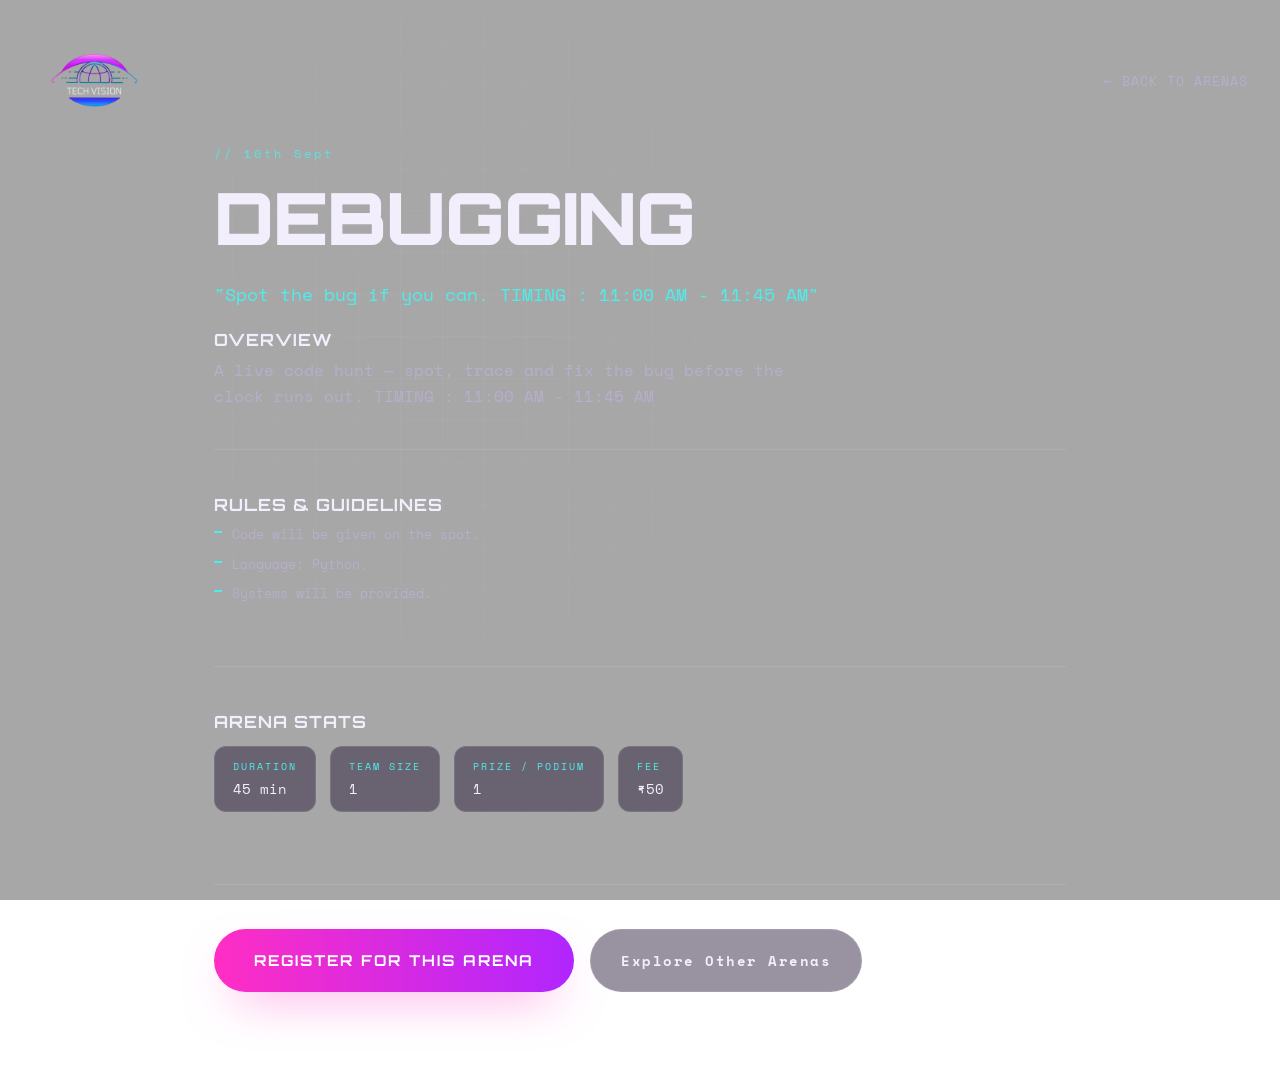
==== event-detail.html @ 612b062f "Added website files" ====
<!DOCTYPE html>
<html lang="en">
<head>
  <meta charset="UTF-8">
  <meta name="viewport" content="width=device-width, initial-scale=1.0">
  <title>Event Details — TECH VISION 2026-27</title>
  <link rel="stylesheet" href="style.css">
</head>
<body class="register-body">

  <!-- ================= PERMANENT VIDEO BACKGROUND ================= -->
  <video autoplay loop muted playsinline class="bg-video-loop">
    <source src="images/cyberpunk-bg.mp4" type="video/mp4">
  </video>

  <nav id="site-nav" class="scrolled">
    <div class="nav-inner">
      <a href="index.html" class="nav-logo" style="display: flex; align-items: center;">
  <img src="images/Orange & White Attitude WhatsApp DP Profile Picture (2) (1).png" alt="Tech Vision Logo" style="height: 125px; width: auto; object-fit: contain;">
</a>
      <div class="nav-links">
        <a href="index.html#events">&larr; Back to Arenas</a>
      </div>
    </div>
  </nav>

  <main class="register-main">
    <div class="bg-circuit"></div>

    <div id="event-detail-content" class="reveal in-view">
      <span class="eyebrow" id="det-day">// DAY X</span>
      <h1 class="section-title" id="det-title">LOADING...</h1>
      <p class="lede" id="det-tagline" style="color: var(--cyan); margin-bottom: 20px;"></p>
      
      <div class="form-block">
        <h3 class="form-block-title">Overview</h3>
        <p class="lede" id="det-desc" style="font-size: 1rem;"></p>
      </div>

      <div class="form-block">
        <h3 class="form-block-title">Rules &amp; Guidelines</h3>
        <ul class="ev-rules" id="det-rules" style="display: flex; flex-direction: column; gap: 10px; margin-top: 10px;"></ul>
      </div>

      <div class="form-block">
        <h3 class="form-block-title">Arena Stats</h3>
        <div class="meta-row" style="margin-top: 14px;">
          <div class="meta-chip"><span class="meta-label">Duration</span><span class="meta-value" id="det-duration">—</span></div>
          <div class="meta-chip"><span class="meta-label">Team Size</span><span class="meta-value" id="det-team">—</span></div>
          <div class="meta-chip"><span class="meta-label">Prize / Podium</span><span class="meta-value" id="det-podium">—</span></div>
          <div class="meta-chip"><span class="meta-label">Fee</span><span class="meta-value" id="det-fee">₹0</span></div>
        </div>
      </div>

      <div style="margin-top: 40px; display: flex; gap: 16px; flex-wrap: wrap;">
        <a href="register.html" id="det-register-btn" class="btn-register-big">
          <span>REGISTER FOR THIS ARENA</span>
        </a>
        <a href="index.html#events" class="btn-secondary" style="border-radius: 999px; padding: 20px 30px;">Explore Other Arenas</a>
      </div>
    </div>
  </main>

  <script src="events-data.js"></script>
  <script>
    document.addEventListener('DOMContentLoaded', () => {
      const params = new URLSearchParams(window.location.search);
      const eventKey = params.get('event');
      const events = window.TV_EVENTS || [];
      const ev = events.find(e => e.key === eventKey) || events[0];

      if (ev) {
        document.title = `${ev.title} — TECH VISION 2026-27`;
        document.getElementById('det-day').textContent = `// ${ev.day}`;
        document.getElementById('det-title').textContent = ev.title;
        document.getElementById('det-tagline').textContent = `"${ev.tagline}"`;
        document.getElementById('det-desc').textContent = ev.desc;
        
        const rulesEl = document.getElementById('det-rules');
        rulesEl.innerHTML = ev.rules.map(r => `<li>${r}</li>`).join('');

        document.getElementById('det-duration').textContent = ev.stats.duration;
        document.getElementById('det-team').textContent = ev.stats.team;
        document.getElementById('det-podium').textContent = ev.stats.podium;
        document.getElementById('det-fee').textContent = `\u20B9${ev.fee}`;
        document.getElementById('det-register-btn').href = `register.html?event=${encodeURIComponent(ev.title)}`;
      }
    });
  </script>
</body>
</html>
---- style.css ----
@import url('https://fonts.googleapis.com/css2?family=Orbitron:wght@900&family=Outfit:wght@500;700;800&family=Space+Mono:wght@400;700&display=swap');

* {
  margin: 0;
  padding: 0;
  box-sizing: border-box;
}

body {
  background-color: #050505;
  overflow: hidden;
  height: 100vh;
  width: 100vw;
  font-family: 'Space Mono', monospace;
}

/* =========================================
   1. CLICK OVERLAY & LOADING BAR
========================================= */
#click-overlay {
  position: fixed;
  top: 0; left: 0; width: 100vw; height: 100vh;
  z-index: 999;
  display: flex; justify-content: center; align-items: flex-end;
  padding-bottom: 50px;
  cursor: crosshair;
  background-color: #ffffff;
  transition: opacity 0.2s ease;
}

.bottom-bar-load {
  position: absolute;
  bottom: 20px;
  width: 90%;
  display: flex;
  justify-content: space-between;
  font-size: 11px;
  color: #333;
  font-weight: bold;
  border-top: 1px solid #ddd;
  padding-top: 10px;
}

.pulse-text {
  color: #000;
  font-size: 14px;
  font-weight: bold;
  letter-spacing: 4px;
  animation: pulseOpacity 1.5s infinite;
  margin-bottom: 20px;
}

@keyframes pulseOpacity {
  0%, 100% { opacity: 1; }
  50% { opacity: 0.3; }
}

/* =========================================
   2. INTRO WRAPPER & DIAGONAL WIPE
========================================= */
#intro-wrapper {
  position: fixed; top: 0; left: 0; width: 100vw; height: 100vh;
  background-color: #ffffff;
  z-index: 100;
  overflow: hidden;
  transition: clip-path 1.2s cubic-bezier(0.77, 0, 0.175, 1);
  clip-path: polygon(0 0, 100% 0, 100% 100%, 0 100%);
}

#intro-wrapper.diagonal-active {
  clip-path: polygon(0 0, 100% 0, 100% 0%, 0 100%);
}

.anim-container {
  position: absolute; top: 0; left: 0; width: 100vw; height: 100vh;
  display: flex; justify-content: center; align-items: center;
}

/* =========================================
   3. ENHANCED CLASSIC SINGLE VECTOR ANIMATION
========================================= */
.vector-group {
  position: absolute;
  width: 20vw; height: 20vw;
  display: flex; justify-content: center; align-items: center;
  opacity: 0;
}

.vector-ring {
  position: absolute;
  border: 4px solid #000;
  border-radius: 50%;
}

.ring-1 { width: 100%; height: 100%; border-style: dashed; }
.ring-2 { width: 150%; height: 150%; border-top: 4px solid transparent; }
.pattern-core { width: 60%; height: 60%; }

.play-anim .vector-group {
  animation: vectorExplosion 2.0s cubic-bezier(0.7, 0, 0.3, 1) forwards;
}

.play-anim .ring-1 { animation: spinRight 2s linear infinite; }
.play-anim .ring-2 { animation: spinLeft 1.5s linear infinite; }
.play-anim .pattern-core { animation: spinRight 3s cubic-bezier(0.7, 0, 0.3, 1) forwards; }

@keyframes vectorExplosion {
  0% { transform: scale(0.1); opacity: 1; }
  70% { transform: scale(1.5); opacity: 1; }
  100% { transform: scale(35); opacity: 0; }
}

@keyframes spinRight { 100% { transform: rotate(360deg); } }
@keyframes spinLeft { 100% { transform: rotate(-360deg); } }

/* =========================================
   4. TEXT GROUP & ENHANCED SYNCHRONIZATION
========================================= */
.text-group {
  position: absolute;
  top: 50%;
  left: 51.5%;
  transform: translate(-50%, -50%);
  display: flex;
  flex-direction: column;
  align-items: center;
  z-index: 10;
}

.big-text {
  font-family: 'Orbitron', sans-serif;
  font-size: 11vw;
  font-weight: 900;
  color: #000;
  letter-spacing: -2px;
  position: relative;
  opacity: 0;
  transform: scale(0.8);
  white-space: nowrap;
}

.year-subtext {
  font-family: 'Space Mono', monospace;
  font-size: 2vw;
  font-weight: 700;
  color: #333;
  letter-spacing: 8px;
  margin-top: 10px;
  opacity: 0;
  transform: translateY(10px);
}

.play-anim .big-text {
  animation: textSlam 0.8s 1.8s cubic-bezier(0.16, 1, 0.3, 1) forwards;
}

.play-anim .year-subtext {
  animation: yearFadeIn 0.8s 2.1s cubic-bezier(0.16, 1, 0.3, 1) forwards;
}

/* Chromatic Aberration */
.glitch-effect::before, .glitch-effect::after {
  content: attr(data-text);
  position: absolute;
  top: 0; left: 0; width: 100%; height: 100%;
  opacity: 0;
}

.glitch-effect::before { color: #0ff; z-index: -1; transform: translate(-10px, 5px); }
.glitch-effect::after { color: #f0f; z-index: -2; transform: translate(10px, -5px); }

.play-anim .glitch-effect::before,
.play-anim .glitch-effect::after {
  animation: glitchLines 0.8s 1.8s ease-out forwards;
}

@keyframes textSlam {
  0% { transform: scale(0.6); opacity: 0; filter: blur(10px); }
  40% { transform: scale(1.1); opacity: 1; filter: blur(0px); letter-spacing: 6px; }
  100% { transform: scale(1); opacity: 1; letter-spacing: -2px; }
}

@keyframes yearFadeIn {
  0% { opacity: 0; transform: translateY(15px); filter: blur(5px); }
  100% { opacity: 1; transform: translateY(0); filter: blur(0); }
}

@keyframes glitchLines {
  0%, 10% { opacity: 1; clip-path: inset(10% 0 80% 0); transform: translate(-10px, 5px); }
  25% { clip-path: inset(80% 0 5% 0); transform: translate(10px, -5px); }
  40%, 100% { opacity: 0; transform: translate(0, 0); }
}

/* =========================================
   5. UNCHANGED END ANIMATION: Diagonal Slash
========================================= */
#diagonal-wipe {
  position: absolute;
  top: 0; left: -100%;
  width: 200%; height: 100%;
  background: linear-gradient(135deg, transparent 48%, #b026ff 50%, transparent 52%);
  z-index: 25;
  pointer-events: none;
  opacity: 0;
}

.show-diagonal #diagonal-wipe {
  animation: slashEffect 0.4s ease-in-out forwards;
}

@keyframes slashEffect {
  0% { left: -100%; opacity: 1; }
  100% { left: 100%; opacity: 1; }
}

/* =========================================================
   MAIN SITE STYLES
========================================================= */
:root {
  --bg: #060308;
  --bg-alt: #0c0614;
  --violet: #7b2ff7;
  --magenta: #ff2ec4;
  --cyan: #4deeea;
  --purple: #b026ff;
  --ink: #f3eefc;
  --ink-dim: #b7aecb;
  --line: rgba(243, 238, 252, 0.12);
  --glass: rgba(30, 16, 48, 0.45);
}

/* =========================================
   PREMIUM GLASS HERO SECTION (MINIMAL)
========================================= */
.hero-section {
  position: relative;
  min-height: 100vh;
  display: flex;
  align-items: center;
  justify-content: center;
  padding: 140px 24px 80px;
  text-align: center;
  overflow: hidden;
}

.hero-glass-card {
  background: linear-gradient(135deg, rgba(30, 16, 48, 0.65), rgba(12, 6, 20, 0.45));
  backdrop-filter: blur(24px);
  -webkit-backdrop-filter: blur(24px);
  border: 1px solid rgba(255, 46, 196, 0.25);
  border-radius: 32px;
  padding: clamp(36px, 5vw, 60px);
  max-width: 680px;
  width: 100%;
  margin: 0 auto;
  position: relative;
  z-index: 2;
  box-shadow: 
    0 40px 80px rgba(0, 0, 0, 0.6),
    inset 0 1px 0 rgba(255, 255, 255, 0.1),
    0 0 40px rgba(176, 38, 255, 0.15);
}

.hero-glass-card::before {
  content: '';
  position: absolute;
  inset: -50%;
  background: radial-gradient(circle at 50% 15%, rgba(255, 46, 196, 0.15), transparent 60%);
  pointer-events: none;
  z-index: -1;
}

/* New font style for Hero Title & Text */
.hero-title, .hero-glass-card .lede, .hero-actions {
  font-family: 'Outfit', sans-serif;
}

.hero-title {
  font-weight: 800;
  font-size: clamp(2.4rem, 6vw, 4.2rem);
  line-height: 1.1;
  text-transform: uppercase;
  margin-bottom: 14px;
  letter-spacing: -0.5px;
}

.hero-glass-card .lede {
  margin: 0 auto 30px;
  font-size: clamp(0.95rem, 1.4vw, 1.1rem);
  color: var(--ink-dim);
  line-height: 1.5;
  max-width: 520px;
}

.hero-actions {
  display: flex;
  justify-content: center;
  gap: 14px;
  flex-wrap: wrap;
}

/* =========================================
   FOOTER FONT UPDATE
========================================= */
#contact, .footer-bottom {
  font-family: 'Outfit', sans-serif;
}

.footer-committee h4, .footer-contact h4 {
  font-family: 'Outfit', sans-serif;
  letter-spacing: 1.5px;
}

.btn-secondary {
  display: inline-flex;
  align-items: center;
  justify-content: center;
  text-decoration: none;
  background: var(--glass);
  border: 1px solid var(--line);
  color: var(--ink);
  font-family: 'Space Mono', monospace;
  font-weight: 700;
  letter-spacing: 1.5px;
  padding: 18px 32px;
  border-radius: 999px;
  font-size: 14px;
  transition: border-color .3s ease, background .3s ease;
}

.btn-secondary:hover {
  border-color: var(--cyan);
  color: var(--cyan);
}

/* =========================================
   GLASSMORPHISM ABOUT SECTION
========================================= */
.about-section {
  min-height: auto;
  padding: 100px 32px;
  display: flex;
  flex-direction: column;
  justify-content: center;
}

.about-glass-card {
  background: var(--glass);
  backdrop-filter: blur(16px);
  -webkit-backdrop-filter: blur(16px);
  border: 1px solid var(--line);
  border-radius: 28px;
  padding: clamp(30px, 5vw, 60px);
  position: relative;
  overflow: hidden;
  box-shadow: 0 30px 60px rgba(0, 0, 0, 0.4);
}

.about-glass-card::before {
  content: '';
  position: absolute;
  inset: -50%;
  background: radial-gradient(circle at 30% 20%, rgba(78, 238, 234, 0.08), transparent 60%);
  pointer-events: none;
}

#main-content { position: relative; background: var(--bg); color: var(--ink); overflow-x: hidden; }
body { overflow: visible; height: auto; width: auto; }

.grad-text {
  background: linear-gradient(90deg, var(--magenta), var(--purple) 55%, var(--cyan));
  -webkit-background-clip: text; background-clip: text; color: transparent;
}

.eyebrow {
  display: inline-block; font-family: 'Space Mono', monospace; font-size: 12px;
  letter-spacing: 3px; color: var(--cyan); margin-bottom: 18px; opacity: .85;
}

.section-title {
  font-family: 'Orbitron', sans-serif; font-weight: 900;
  font-size: clamp(2.4rem, 6vw, 4.5rem); line-height: 1.05; letter-spacing: -1px;
  margin-bottom: 24px; text-transform: uppercase;
}

.lede { font-size: clamp(1rem, 1.6vw, 1.15rem); color: var(--ink-dim); max-width: 620px; line-height: 1.6; }

/* ---------- reveal on scroll ---------- */
.reveal { opacity: 0; transform: translateY(60px); transition: opacity .9s cubic-bezier(.16,1,.3,1), transform .9s cubic-bezier(.16,1,.3,1); }
.reveal.in-view { opacity: 1; transform: translateY(0); }

/* ---------- progress bar ---------- */
#progress-bar {
  position: fixed; top: 0; left: 0; height: 3px; width: 0%;
  background: linear-gradient(90deg, var(--cyan), var(--magenta), var(--purple));
  z-index: 90; transition: width .1s linear;
}

/* ---------- nav ---------- */
#site-nav {
  position: fixed; top: 0; left: 0; width: 100%; z-index: 90;
  background: rgba(6, 3, 8, 0); backdrop-filter: blur(0px);
  transition: background .4s ease, backdrop-filter .4s ease, box-shadow .4s ease, transform .4s ease;
  transform: translateY(0);
}
#site-nav.scrolled { background: rgba(6, 3, 8, 0.72); backdrop-filter: blur(14px); box-shadow: 0 1px 0 var(--line); }
#site-nav.nav-hidden { transform: translateY(-100%); }
.nav-inner {
  max-width: 1280px; margin: 0 auto; padding: 18px 32px;
  display: flex; align-items: center; justify-content: space-between;
}
.nav-logo {
  font-family: 'Orbitron', sans-serif; font-weight: 900; font-size: 18px;
  letter-spacing: 2px; color: var(--ink); text-decoration: none;
}
.nav-logo span { color: var(--magenta); }
.nav-links { display: flex; align-items: center; gap: 32px; }
.nav-links a {
  color: var(--ink-dim); text-decoration: none; font-family: 'Space Mono', monospace;
  font-size: 13px; letter-spacing: 1px; text-transform: uppercase; position: relative;
  transition: color .3s ease;
}
.nav-links a:hover, .nav-links a.active { color: var(--cyan); }
.nav-links a.active::after {
  content: ''; position: absolute; left: 0; bottom: -6px; width: 100%; height: 1px; background: var(--cyan);
}
.nav-register {
  background: linear-gradient(90deg, var(--magenta), var(--purple));
  color: #fff !important; padding: 10px 20px; border-radius: 999px; font-weight: 700;
}
#nav-toggle { display: none; flex-direction: column; gap: 5px; background: none; border: none; cursor: pointer; padding: 8px; }
#nav-toggle span { width: 22px; height: 2px; background: var(--ink); display: block; }

/* ---------- generic section spacing ---------- */
.section { position: relative; padding: 140px 32px; }
.section-inner { max-width: 900px; margin: 0 auto; position: relative; z-index: 2; }

/* ---------- about ---------- */
.about-section { min-height: 100vh; display: flex; flex-direction: column; justify-content: center; }
.bg-circuit {
  position: absolute; inset: 0; opacity: .35; pointer-events: none;
  background-image:
    linear-gradient(var(--line) 1px, transparent 1px),
    linear-gradient(90deg, var(--line) 1px, transparent 1px);
  background-size: 42px 42px;
  mask-image: radial-gradient(ellipse at 30% 30%, black 0%, transparent 70%);
}
.meta-row { display: flex; flex-wrap: wrap; gap: 14px; margin: 32px 0; }
.meta-chip {
  border: 1px solid var(--line); border-radius: 12px; padding: 12px 18px;
  background: var(--glass); display: flex; flex-direction: column; gap: 4px;
}
.meta-label { font-size: 10px; letter-spacing: 2px; color: var(--cyan); text-transform: uppercase; }
.meta-value { font-family: 'Space Mono', monospace; font-size: 14px; }
.quote-line {
  font-family: 'Orbitron', sans-serif; font-size: clamp(1.1rem, 2vw, 1.5rem);
  color: var(--ink); border-left: 3px solid var(--magenta); padding-left: 18px; margin-top: 20px;
}
.scroll-cue {
  position: absolute; bottom: 40px; left: 32px; display: flex; align-items: center; gap: 10px;
  font-family: 'Space Mono', monospace; font-size: 11px; letter-spacing: 2px; color: var(--ink-dim);
}
.scroll-cue span {
  width: 1px; height: 32px; background: linear-gradient(var(--cyan), transparent);
  animation: scrollCue 1.8s infinite ease-in-out;
}
@keyframes scrollCue { 0%,100% { opacity: .2; } 50% { opacity: 1; } }
@keyframes floatParticle {
  0%, 100% { transform: translate(0, 0); opacity: .5; }
  50% { transform: translate(12px, -22px); opacity: 1; }
}
@keyframes iconFloat {
  0%, 100% { transform: translateY(0) rotateY(0deg); }
  50% { transform: translateY(-16px) rotateY(10deg); }
}
@keyframes raysSpin { from { transform: rotate(0deg); } to { transform: rotate(360deg); } }
@keyframes spinSlow { from { transform: rotate(0deg); } to { transform: rotate(360deg); } }
@keyframes floorScroll { from { background-position: 0 0, 0 0; } to { background-position: 0 64px, 64px 0; } }
@keyframes scanMove {
  0% { top: 8%; opacity: 0; }
  12% { opacity: .8; }
  50% { top: 90%; opacity: .8; }
  62% { opacity: 0; }
  100% { top: 8%; opacity: 0; }
}
@keyframes windowBlink {
  0%, 100% { opacity: .9; }
  45% { opacity: .9; }
  50% { opacity: .1; }
  55% { opacity: .9; }
}
@keyframes glitchShiftR {
  0%, 100% { transform: translate(0, 0); opacity: .45; }
  8% { transform: translate(-5px, 1px); opacity: .65; }
  17% { transform: translate(4px, -2px); opacity: .2; }
  33% { transform: translate(-2px, 0); opacity: .5; }
  58% { transform: translate(0, 0); opacity: .4; }
  74% { transform: translate(5px, 2px); opacity: .6; }
  88% { transform: translate(-3px, -1px); opacity: .3; }
}
@keyframes glitchShiftC {
  0%, 100% { transform: translate(0, 0); opacity: .4; }
  13% { transform: translate(5px, -1px); opacity: .6; }
  27% { transform: translate(-4px, 2px); opacity: .25; }
  46% { transform: translate(2px, 0); opacity: .5; }
  63% { transform: translate(0, 0); opacity: .35; }
  81% { transform: translate(-5px, -2px); opacity: .6; }
  95% { transform: translate(3px, 1px); opacity: .3; }
}

/* ---------- events section : cinematic pinned scroll ---------- */
.events-section { position: relative; padding: 100px 0 0; }
.events-intro { max-width: 900px; margin: 0 auto 60px; padding: 0 32px; position: relative; z-index: 2; }

.events-pin-wrap { position: relative; }
.events-sticky {
  position: absolute; top: 0; left: 0; width: 100%; height: 100vh; overflow: hidden;
  display: flex; align-items: flex-end;
  background: var(--bg);
  z-index: 5;
}

/* ---- layered 3D background ---- */
.events-bg { position: absolute; inset: 0; perspective: 1200px; transform-style: preserve-3d; pointer-events: none; }
.bg-item {
  position: absolute; inset: 0; opacity: 0; will-change: opacity, transform; pointer-events: none;
  display: flex; align-items: center; justify-content: center;
  transform-style: preserve-3d;
}
.bg-item .bg-gradient {
  position: absolute; inset: -10%;
  background:
    radial-gradient(circle at 24% 30%, color-mix(in srgb, var(--accent) 40%, transparent), transparent 55%),
    radial-gradient(circle at 78% 74%, color-mix(in srgb, var(--accent) 22%, transparent), transparent 60%),
    linear-gradient(160deg, #120a1e 0%, #060308 75%);
}
.bg-item .bg-grid {
  position: absolute; inset: 0; opacity: .28;
  background-image: linear-gradient(var(--line) 1px, transparent 1px), linear-gradient(90deg, var(--line) 1px, transparent 1px);
  background-size: 46px 46px;
  mask-image: radial-gradient(ellipse at 50% 45%, black 10%, transparent 72%);
}
.bg-item .bg-icon {
  position: relative; width: min(62vw, 640px); height: min(62vw, 640px); color: var(--accent);
  filter: drop-shadow(0 0 60px color-mix(in srgb, var(--accent) 55%, transparent));
  opacity: .9;
  animation: iconFloat 6s ease-in-out infinite;
}
.bg-item .bg-icon svg { width: 100%; height: 100%; overflow: visible; }
.bg-item .bg-poster {
  position: relative; z-index: 2;
  width: min(29vw, 330px); aspect-ratio: 3 / 4.2;
  border-radius: 14px; overflow: hidden;
  border: 1px solid color-mix(in srgb, var(--accent) 55%, var(--line));
  box-shadow:
    0 0 0 1px color-mix(in srgb, var(--accent) 30%, transparent),
    0 40px 90px -30px color-mix(in srgb, var(--accent) 60%, transparent),
    0 0 70px -8px color-mix(in srgb, var(--accent) 45%, transparent);
  animation: iconFloat 6s ease-in-out infinite;
}
.bg-item .bg-poster img {
  position: absolute; inset: 0; width: 100%; height: 100%;
  object-fit: cover; object-position: center 28%;
  filter: saturate(1.1) contrast(1.05);
}
.bg-item .bg-poster::before {
  content: ''; position: absolute; inset: 0; z-index: 2; pointer-events: none;
  background: linear-gradient(180deg, transparent 52%, rgba(6,3,8,.68) 100%);
}
.bg-item .bg-poster::after {
  content: ''; position: absolute; inset: 0; z-index: 3; pointer-events: none; border-radius: inherit;
  box-shadow: inset 0 0 46px color-mix(in srgb, var(--accent) 28%, transparent);
}
.bg-item .bg-poster-tag {
  position: absolute; left: 14px; bottom: 14px; z-index: 4;
  font-family: 'Space Mono', monospace; font-size: 10px; letter-spacing: 2px; color: var(--ink);
  text-transform: uppercase; opacity: .85;
}
.bg-item .bg-rays {
  position: absolute; inset: -20%; opacity: .45; mix-blend-mode: screen;
  background: conic-gradient(from 0deg at 50% 50%, transparent 0deg, color-mix(in srgb, var(--accent) 18%, transparent) 8deg, transparent 16deg, transparent 40deg, color-mix(in srgb, var(--accent) 14%, transparent) 48deg, transparent 56deg);
  animation: raysSpin 50s linear infinite;
}
.bg-item .bg-rings { position: absolute; width: min(74vw, 760px); height: min(74vw, 760px); }
.bg-ring {
  position: absolute; inset: 0; border-radius: 50%;
  border: 1px solid color-mix(in srgb, var(--accent) 45%, transparent);
}
.bg-ring.r1 { animation: spinSlow 20s linear infinite; }
.bg-ring.r2 { inset: 9%; border-style: dashed; opacity: .6; animation: spinSlow 26s linear infinite reverse; }
.bg-ring.r3 { inset: 18%; opacity: .4; animation: spinSlow 34s linear infinite; }
.bg-floor {
  position: absolute; left: -30%; right: -30%; bottom: -6%; height: 55%;
  background-image: linear-gradient(color-mix(in srgb, var(--accent) 70%, transparent) 1px, transparent 1px),
                     linear-gradient(90deg, color-mix(in srgb, var(--accent) 70%, transparent) 1px, transparent 1px);
  background-size: 64px 64px;
  opacity: .22;
  transform: perspective(600px) rotateX(68deg);
  transform-origin: bottom center;
  mask-image: linear-gradient(to top, black 0%, transparent 88%);
  -webkit-mask-image: linear-gradient(to top, black 0%, transparent 88%);
  animation: floorScroll 5s linear infinite;
}
.bg-scanline {
  position: absolute; left: 4%; right: 4%; height: 2px; top: 10%;
  background: linear-gradient(90deg, transparent, var(--accent), transparent);
  opacity: 0; filter: blur(.4px);
  box-shadow: 0 0 18px 2px color-mix(in srgb, var(--accent) 60%, transparent);
  animation: scanMove 4.5s ease-in-out infinite;
}
.bg-item .bg-particles { position: absolute; inset: 0; }
.bg-item .bg-particles span {
  position: absolute; width: 3px; height: 3px; border-radius: 50%; background: var(--accent);
  box-shadow: 0 0 10px 2px color-mix(in srgb, var(--accent) 80%, transparent);
  opacity: .8;
}

/* ---- comic-glitch multiverse city skyline ---- */
.bg-item .bg-city {
  position: absolute; left: -8%; right: -8%; bottom: 6%; height: 42%; color: var(--accent);
  filter: drop-shadow(0 0 24px color-mix(in srgb, var(--accent) 35%, transparent));
}
.bg-item .bg-city svg { width: 100%; height: 100%; display: block; }
.bg-item .bg-city.layer-far { bottom: 10%; height: 34%; opacity: .5; filter: blur(.5px) brightness(.8); }
.bg-item .bg-city.layer-near { opacity: .92; }
.bg-item .bg-city .win { opacity: .9; }
.bg-item .bg-city.glitch-r {
  color: #ff2b6d; mix-blend-mode: screen; opacity: .5;
  animation: glitchShiftR 3.6s steps(1) infinite;
}
.bg-item .bg-city.glitch-c {
  color: #2be7ff; mix-blend-mode: screen; opacity: .5;
  animation: glitchShiftC 4.2s steps(1) infinite;
}
.bg-item .bg-halftone {
  position: absolute; inset: 0; pointer-events: none;
  background-image: radial-gradient(color-mix(in srgb, var(--accent) 70%, black) 1px, transparent 1.3px);
  background-size: 5px 5px;
  opacity: .07; mix-blend-mode: overlay;
}
.bg-hud {
  position: absolute; top: 90px; left: 32px; z-index: 2;
  display: flex; flex-direction: column; gap: 6px;
  font-family: 'Space Mono', monospace; font-size: 10px; letter-spacing: 1.5px;
  color: color-mix(in srgb, var(--accent) 75%, var(--ink-dim)); text-transform: uppercase;
  opacity: .65;
}
.bg-hud span::before { content: '// '; opacity: .6; }

.events-noise {
  position: absolute; inset: 0; pointer-events: none; opacity: .05; mix-blend-mode: overlay;
  background-image: url("data:image/svg+xml,%3Csvg xmlns='http://www.w3.org/2000/svg' width='120' height='120'%3E%3Cfilter id='n'%3E%3CfeTurbulence type='fractalNoise' baseFrequency='0.9' numOctaves='2' stitchTiles='stitch'/%3E%3C/filter%3E%3Crect width='100%25' height='100%25' filter='url(%23n)'/%3E%3C/svg%3E");
}
.events-vignette {
  position: absolute; inset: 0; pointer-events: none;
  background: radial-gradient(ellipse at 50% 50%, transparent 40%, rgba(6,3,8,.85) 100%),
              linear-gradient(0deg, var(--bg) 0%, transparent 30%);
}

/* ---- content overlay ---- */
.events-content { position: relative; z-index: 3; width: 100%; padding: 0 32px 100px; }
.ev-inner { max-width: 650px; margin: 0 auto; }
.ev-top-row { display: flex; align-items: center; gap: 14px; margin-bottom: 14px; }
.ev-index { font-family: 'Space Mono', monospace; font-size: 12px; letter-spacing: 3px; color: var(--accent, var(--cyan)); }
.ev-day {
  font-family: 'Space Mono', monospace; font-size: 11px; letter-spacing: 1.5px; color: var(--bg);
  background: var(--accent, var(--cyan)); padding: 5px 14px; border-radius: 999px; font-weight: 700;
}
.ev-title {
  font-family: 'Orbitron', sans-serif; font-weight: 900; font-size: clamp(2rem, 5vw, 3.6rem);
  text-transform: uppercase; letter-spacing: -0.5px; margin-bottom: 8px; color: var(--ink); line-height: 1.02;
}
.ev-desc-single {
  font-family: 'Outfit', sans-serif;
  font-size: 0.95rem;
  color: var(--ink-dim);
  line-height: 1.4;
  margin-bottom: 16px;
  white-space: nowrap;
  overflow: hidden;
  text-overflow: ellipsis;
  max-width: 100%;
}
.ev-rules { list-style: none; padding: 0; margin: 0 0 22px; display: flex; flex-wrap: wrap; gap: 8px 20px; max-width: 720px; }
.ev-rules li { padding-left: 18px; position: relative; font-size: 13px; color: var(--ink-dim); line-height: 1.5; }
.ev-rules li::before { content: ''; position: absolute; left: 0; top: 6px; width: 8px; height: 2px; background: var(--accent, var(--cyan)); }

.ev-bottom-row {
  display: flex;
  align-items: center;
  justify-content: space-between;
  gap: 16px;
  flex-wrap: wrap;
  margin-top: 10px;
}
.ev-stats { display: flex; gap: 22px; flex-wrap: wrap; }
.ev-stat { display: flex; flex-direction: column; gap: 2px; }
.ev-stat .ev-stat-val { font-family: 'Space Mono', monospace; font-size: 13px; color: var(--ink); }
.ev-stat .ev-stat-key { font-size: 9px; letter-spacing: 1.5px; color: var(--ink-dim); text-transform: uppercase; }
.ev-footer {
  display: flex;
  align-items: center;
  gap: 16px;
  width: 100%;
  justify-content: space-between;
}
.ev-fee { font-family: 'Orbitron', sans-serif; font-size: 1.5rem; color: var(--accent, var(--cyan)); white-space: nowrap; }
.ev-fee small { font-family: 'Space Mono', monospace; font-size: 10px; color: var(--ink-dim); display: block; letter-spacing: 1px; }
.ev-actions-inline {
  display: flex;
  align-items: center;
  gap: 10px;
}
.ev-actions-inline .event-cta,
.ev-actions-inline .btn-detail {
  padding: 10px 18px;
  font-size: 11px;
  letter-spacing: 1px;
  border-radius: 999px;
  display: inline-flex;
  align-items: center;
  justify-content: center;
  text-decoration: none;
  white-space: nowrap;
}
.ev-actions-inline .event-cta {
  background: linear-gradient(90deg, var(--magenta), var(--purple));
  color: #fff;
  border: none;
}
.ev-actions-inline .btn-detail {
  background: var(--glass);
  border: 1px solid var(--line);
  color: var(--ink);
}
.ev-actions-inline .btn-detail:hover {
  border-color: var(--cyan);
  color: var(--cyan);
}
.event-cta {
  border: 1px solid var(--accent, var(--cyan)); color: var(--accent, var(--cyan)); text-decoration: none;
  padding: 12px 24px; border-radius: 999px; font-family: 'Space Mono', monospace; font-size: 12px;
  letter-spacing: 1.5px; transition: background .3s ease, color .3s ease; white-space: nowrap;
}
.event-cta:hover { background: var(--accent, var(--cyan)); color: var(--bg); }

/* =========================================
   EVENT CONTENT BUTTONS & LAYOUT ADJUSTMENTS
========================================= */
.ev-actions {
  display: flex;
  align-items: center;
  gap: 12px;
  flex-wrap: wrap;
  margin-top: 10px;
}

.btn-detail {
  background: var(--glass);
  border: 1px solid var(--line);
  color: var(--ink);
  text-decoration: none;
  padding: 12px 22px;
  border-radius: 999px;
  font-family: 'Space Mono', monospace;
  font-size: 12px;
  letter-spacing: 1.5px;
  transition: border-color .3s ease, color .3s ease, background .3s ease;
  white-space: nowrap;
}

.btn-detail:hover {
  border-color: var(--cyan);
  color: var(--cyan);
  background: rgba(78, 238, 234, 0.05);
}

.ev-fade-item { opacity: 0; transform: translateY(26px); transition: opacity .5s cubic-bezier(.16,1,.3,1), transform .5s cubic-bezier(.16,1,.3,1); }
.ev-fade-item.ev-visible { opacity: 1; transform: translateY(0); }

/* ---- progress rail ---- */
.events-progress {
  position: absolute; right: 28px; top: 50%; transform: translateY(-50%); z-index: 4;
  display: flex; flex-direction: column; gap: 10px;
}
.progress-dot {
  width: 6px; height: 6px; border-radius: 50%; background: var(--line);
  transition: background .3s ease, transform .3s ease, height .3s ease;
}
.progress-dot.active { background: var(--accent, var(--cyan)); height: 22px; border-radius: 4px; }

.events-scrollhint {
  position: absolute; left: 32px; bottom: 28px; z-index: 4;
  display: flex; align-items: center; gap: 10px;
  font-family: 'Space Mono', monospace; font-size: 10px; letter-spacing: 2px; color: var(--ink-dim);
}
.events-scrollhint span {
  width: 1px; height: 26px; background: linear-gradient(var(--cyan), transparent);
  animation: scrollCue 1.8s infinite ease-in-out;
}

/* ---------- schedule ---------- */
.schedule-section { padding: 120px 32px; background: var(--bg-alt); }
.day-cards { max-width: 1000px; margin: 60px auto 0; display: grid; grid-template-columns: 1fr 1fr; gap: 28px; }
.day-card {
  border: 1px solid var(--line); border-radius: 24px; padding: 32px; background: var(--glass);
  position: relative; overflow: hidden;
}
.day-pill {
  display: inline-block; font-family: 'Orbitron', sans-serif; font-weight: 900; font-size: 13px;
  letter-spacing: 3px; padding: 8px 18px; border-radius: 999px; margin-bottom: 22px;
  background: linear-gradient(90deg, var(--magenta), var(--purple)); color: #fff;
}
.day-events { list-style: none; padding: 0; margin: 0 0 26px; display: flex; flex-direction: column; gap: 14px; }
.day-events li {
  font-family: 'Orbitron', sans-serif; font-size: 1rem; letter-spacing: .5px;
  padding-bottom: 12px; border-bottom: 1px solid var(--line); text-transform: uppercase;
}
.day-meta { display: flex; flex-direction: column; gap: 8px; font-family: 'Space Mono', monospace; font-size: 12px; color: var(--ink-dim); }

/* ---------- cta ---------- */
.cta-section { padding: 160px 32px; text-align: center; position: relative; overflow: hidden; }
.cta-section::before {
  content: ''; position: absolute; inset: -20%; background: radial-gradient(circle at 50% 50%, rgba(176,38,255,.25), transparent 60%);
  pointer-events: none;
}
.cta-inner { max-width: 700px; margin: 0 auto; position: relative; z-index: 2; }
.cta-title { text-align: center; }
.cta-inner .lede { margin: 0 auto 40px; }
.btn-register-big {
  display: inline-flex; align-items: center; gap: 12px; text-decoration: none;
  background: linear-gradient(90deg, var(--magenta), var(--purple));
  color: #fff; font-family: 'Orbitron', sans-serif; font-weight: 700; letter-spacing: 2px;
  padding: 20px 40px; border-radius: 999px; font-size: 15px;
  box-shadow: 0 20px 50px -20px rgba(255,46,196,.6);
  transition: transform .3s ease, box-shadow .3s ease;
}
.btn-register-big:hover { transform: translateY(-3px) scale(1.02); box-shadow: 0 25px 60px -18px rgba(176,38,255,.7); }

/* ---------- footer ---------- */
#contact { background: var(--bg-alt); padding: 80px 32px 24px; border-top: 1px solid var(--line); }
.footer-inner {
  max-width: 1100px; margin: 0 auto; display: grid; grid-template-columns: 1.4fr 1fr 1fr; gap: 40px;
  padding-bottom: 50px; border-bottom: 1px solid var(--line);
}
.footer-brand p { color: var(--ink-dim); margin-top: 10px; font-size: 13px; }
.footer-committee h4, .footer-contact h4 {
  font-family: 'Space Mono', monospace; font-size: 12px; letter-spacing: 2px; color: var(--cyan);
  text-transform: uppercase; margin-bottom: 14px;
}
.footer-committee p, .footer-contact p { color: var(--ink-dim); font-size: 13px; margin-bottom: 8px; }
.footer-bottom {
  max-width: 1100px; margin: 24px auto 0; text-align: center; font-family: 'Space Mono', monospace;
  font-size: 12px; color: var(--ink-dim); letter-spacing: 1px;
}

/* ---------- responsive ---------- */
@media (max-width: 900px) {
  .events-content { padding: 0 20px 70px; }
  .ev-title { font-size: clamp(1.6rem, 8vw, 2.4rem); }
  .ev-desc { max-width: 100%; }
  .ev-rules { display: none; }
  .ev-bottom-row { flex-direction: column; align-items: flex-start; gap: 16px; }
  .events-progress { right: 14px; }
  .events-scrollhint { left: 20px; bottom: 18px; }
  .bg-item .bg-icon { width: 78vw; height: 78vw; opacity: .55; }
  .bg-item .bg-poster { width: 58vw; }
  .bg-item .bg-rings { width: 88vw; height: 88vw; }
  .bg-item .bg-floor { opacity: .14; }
  .bg-hud { top: 74px; left: 20px; font-size: 8px; }
  .bg-item .bg-city { height: 30%; }
  .day-cards { grid-template-columns: 1fr; }
  .footer-inner { grid-template-columns: 1fr; gap: 30px; }
  .nav-links {
    position: fixed; top: 62px; left: 0; width: 100%; background: rgba(6,3,8,.97);
    flex-direction: column; align-items: flex-start; padding: 24px 32px; gap: 22px;
    transform: translateY(-120%); transition: transform .4s ease; border-bottom: 1px solid var(--line);
  }
  .nav-links.open { transform: translateY(0); }
  #nav-toggle { display: flex; }
}


/* =========================================================
   REGISTER PAGE
========================================================= */
.register-body { background: var(--bg); color: var(--ink); overflow-x: hidden; height: auto; width: auto; overflow-y: auto; }
.register-main { position: relative; max-width: 900px; margin: 0 auto; padding: 140px 24px 100px; }
.register-hero { text-align: left; margin-bottom: 60px; }
.register-hero .section-title { font-size: clamp(2rem, 5.5vw, 3.4rem); }

.form-block { margin-bottom: 44px; padding-bottom: 40px; border-bottom: 1px solid var(--line); }
.form-block:last-of-type { border-bottom: none; }
.form-block-title {
  font-family: 'Orbitron', sans-serif; font-size: 1.05rem; letter-spacing: 1px;
  margin-bottom: 8px; color: var(--ink); text-transform: uppercase;
}
.form-block-sub { color: var(--ink-dim); font-size: 13px; margin-bottom: 20px; }
.opt-tag { font-family: 'Space Mono', monospace; font-size: 11px; color: var(--ink-dim); text-transform: none; letter-spacing: 0; }

.form-grid { display: grid; grid-template-columns: 1fr 1fr; gap: 20px; }
.field { display: flex; flex-direction: column; gap: 8px; }
.field span { font-family: 'Space Mono', monospace; font-size: 11px; letter-spacing: 1.5px; color: var(--cyan); text-transform: uppercase; }
.field input, .field textarea {
  background: var(--glass); border: 1px solid var(--line); border-radius: 12px; padding: 13px 16px;
  color: var(--ink); font-family: 'Space Mono', monospace; font-size: 14px; outline: none;
  transition: border-color .3s ease, box-shadow .3s ease;
}
.field input:focus, .field textarea:focus { border-color: var(--magenta); box-shadow: 0 0 0 3px rgba(255,46,196,.15); }
.field textarea { resize: vertical; }

.day-select-group { margin-bottom: 28px; }
.day-select-label {
  display: inline-block; font-family: 'Orbitron', sans-serif; font-size: 12px; letter-spacing: 2px;
  padding: 6px 16px; border-radius: 999px; margin-bottom: 16px;
  background: linear-gradient(90deg, var(--magenta), var(--purple)); color: #fff;
}
.event-checks { display: grid; grid-template-columns: 1fr 1fr; gap: 12px; }
.event-check {
  position: relative; display: flex; align-items: center; gap: 12px; cursor: pointer;
  border: 1px solid var(--line); border-radius: 14px; padding: 14px 16px; background: var(--glass);
  transition: border-color .3s ease, background .3s ease;
}
.event-check input { position: absolute; opacity: 0; width: 0; height: 0; }
.check-box {
  width: 20px; height: 20px; border-radius: 6px; border: 1px solid var(--ink-dim); flex-shrink: 0; position: relative;
  transition: border-color .3s ease, background .3s ease;
}
.event-check input:checked ~ .check-box {
  background: linear-gradient(90deg, var(--magenta), var(--purple)); border-color: transparent;
}
.event-check input:checked ~ .check-box::after {
  content: ''; position: absolute; left: 6px; top: 2px; width: 6px; height: 11px;
  border: solid #fff; border-width: 0 2px 2px 0; transform: rotate(45deg);
}
.event-check input:checked ~ .check-info .check-title { color: var(--cyan); }
.event-check:has(input:checked) { border-color: var(--magenta); }
.check-info { display: flex; flex-direction: column; gap: 3px; }
.check-title { font-family: 'Space Mono', monospace; font-size: 13px; }
.check-fee { font-size: 11px; color: var(--ink-dim); }

.total-bar {
  display: flex; align-items: center; justify-content: space-between; gap: 16px;
  border: 1px solid var(--line); border-radius: 16px; padding: 20px 24px; margin-bottom: 28px;
  background: linear-gradient(90deg, rgba(255,46,196,.08), rgba(176,38,255,.08));
}
.total-label { display: block; font-family: 'Orbitron', sans-serif; font-size: 13px; letter-spacing: 1px; }
.total-sub { display: block; font-family: 'Space Mono', monospace; font-size: 11px; color: var(--ink-dim); margin-top: 4px; }
.total-amount { font-family: 'Orbitron', sans-serif; font-size: 2.2rem; color: var(--magenta); }

.submit-btn { width: 100%; justify-content: center; border: none; cursor: pointer; font-size: 15px; }
.form-note { text-align: center; color: var(--ink-dim); font-size: 12px; margin-top: 16px; }

/* ---------- ticket ---------- */
.reg-ticket {
  position: relative; margin-top: 40px; border: 1px solid var(--line); border-radius: 24px;
  padding: 40px; background: var(--glass); overflow: hidden;
}
.reg-ticket.hidden, .register-main .hidden { display: none !important; }
.ticket-glow {
  position: absolute; inset: -30%; background: radial-gradient(circle at 50% 0%, rgba(255,46,196,.25), transparent 60%);
  pointer-events: none;
}
.ticket-title { font-family: 'Orbitron', sans-serif; font-size: clamp(1.4rem, 3vw, 2rem); margin: 10px 0 24px; text-transform: uppercase; }
.ticket-row {
  display: flex; justify-content: space-between; gap: 16px; padding: 14px 0; border-bottom: 1px dashed var(--line);
  font-family: 'Space Mono', monospace; font-size: 13px;
}
.ticket-row span { color: var(--ink-dim); }
.ticket-note { color: var(--ink-dim); font-size: 13px; margin: 20px 0; line-height: 1.6; }
.ticket-actions { display: flex; gap: 14px; flex-wrap: wrap; margin-bottom: 20px; }
.ticket-home { color: var(--cyan); text-decoration: none; font-family: 'Space Mono', monospace; font-size: 13px; }

@media (max-width: 700px) {
  .form-grid, .event-checks { grid-template-columns: 1fr; }
  .register-main { padding-top: 120px; }
}

/* ADD THIS FOR SMOOTHNESS & HARDWARE ACCELERATION */
html {
  scroll-behavior: smooth;
}

.bg-item, .ev-fade-item {
  will-change: transform, opacity;
  transform: translateZ(0);
}

/* ---------- committee marquee ---------- */
.committee-section { 
  padding: 120px 0; 
  background: var(--bg); 
  overflow: hidden; 
  position: relative;
}

.committee-section .section-inner { 
  text-align: center; 
  margin-bottom: 50px; 
}

.committee-scroll-wrap {
  width: 100%;
  overflow: hidden;
  display: flex;
  padding: 20px 0;
  position: relative;
}

/* Gradient fade on the left and right edges for a seamless look */
.committee-scroll-wrap::before, 
.committee-scroll-wrap::after {
  content: ''; 
  position: absolute; 
  top: 0; 
  width: 15%; 
  height: 100%; 
  z-index: 2; 
  pointer-events: none;
}
.committee-scroll-wrap::before { 
  left: 0; 
  background: linear-gradient(90deg, var(--bg) 0%, transparent 100%); 
}
.committee-scroll-wrap::after { 
  right: 0; 
  background: linear-gradient(270deg, var(--bg) 0%, transparent 100%); 
}

/* The animated track */
.committee-track {
  display: flex;
  gap: 30px;
  width: max-content;
  /* Scroll duration is 25s, linear speed, infinite loop */
  animation: marqueeScroll 25s linear infinite; 
}

/* Pause the scrolling when a user hovers over the cards */
.committee-track:hover {
  animation-play-state: paused;
}

@keyframes marqueeScroll {
  0% { transform: translateX(0); }
  /* Shifts exactly half the track width (the first set of 6 cards) to loop perfectly */
  100% { transform: translateX(calc(-50% - 15px)); } 
}

.committee-card {
  background: var(--glass);
  border: 1px solid var(--line);
  border-radius: 20px;
  padding: 30px 40px;
  min-width: 280px;
  display: flex;
  flex-direction: column;
  align-items: center;
  text-align: center;
  transition: border-color 0.3s ease, transform 0.3s ease, box-shadow 0.3s ease;
  box-shadow: 0 10px 30px rgba(0, 0, 0, 0.2);
}

.committee-card:hover { 
  border-color: var(--cyan); 
  transform: translateY(-8px); 
  box-shadow: 0 15px 40px rgba(78, 238, 234, 0.15);
}

.comm-role { 
  font-family: 'Space Mono', monospace; 
  font-size: 11px; 
  color: var(--cyan); 
  letter-spacing: 2px; 
  text-transform: uppercase; 
  margin-bottom: 12px; 
}

.comm-name { 
  font-family: 'Orbitron', sans-serif; 
  font-size: 1.4rem; 
  color: var(--ink); 
  white-space: nowrap; 
}

/* Responsive adjustment for mobile */
@media (max-width: 700px) {
  .committee-card {
    min-width: 240px;
    padding: 24px 30px;
  }
  .comm-name {
    font-size: 1.2rem;
  }
}

/* ================= SECRET ADMIN PANEL ================= */
#admin-overlay {
  position: fixed; top: 0; left: 0; width: 100vw; height: 100vh;
  background: rgba(0, 0, 0, 0.85); backdrop-filter: blur(10px);
  z-index: 9999; display: flex; justify-content: center; align-items: center;
  font-family: 'Space Mono', monospace; padding: 20px;
}
#admin-overlay.hidden { display: none !important; }

.admin-terminal {
  background: var(--glass); border: 2px solid var(--magenta);
  border-radius: 16px; width: 100%; max-width: 500px;
  padding: 24px; box-shadow: 0 0 40px rgba(255, 46, 196, 0.3);
  max-height: 90vh; overflow-y: auto;
}

.admin-header {
  display: flex; justify-content: space-between; align-items: center;
  border-bottom: 1px dashed var(--line); padding-bottom: 16px; margin-bottom: 20px;
}
.admin-header h2 { color: var(--magenta); font-family: 'Orbitron', sans-serif; font-size: 1.2rem; }
#close-admin {
  background: none; border: 1px solid var(--line); color: var(--ink);
  font-family: 'Orbitron', sans-serif; padding: 5px 10px; cursor: pointer; border-radius: 4px;
}
#close-admin:hover { border-color: #ff2b6d; color: #ff2b6d; }

.admin-stats {
  display: flex; justify-content: space-between; align-items: center;
  background: rgba(78, 238, 234, 0.1); border: 1px solid var(--cyan);
  padding: 16px; border-radius: 8px; margin-bottom: 24px;
}
.stat-label { font-size: 10px; color: var(--ink-dim); letter-spacing: 2px; display: block; }
.stat-value { font-size: 2rem; color: var(--cyan); font-family: 'Orbitron', sans-serif; font-weight: bold; }

#qr-result {
  background: rgba(255, 255, 255, 0.05); padding: 16px; border-radius: 8px;
  border-left: 4px solid var(--cyan); margin-top: 16px; font-size: 13px;
}
#qr-result p { margin-bottom: 6px; color: var(--ink-dim); }
#qr-result span { color: var(--ink); font-weight: bold; }

/* --- QR Scanner Mobile Alignment Fixes --- */
#qr-reader {
  width: 100% !important;
  border: none !important;
  border-radius: 8px;
  overflow: hidden;
}

#qr-reader video {
  width: 100% !important;
  height: auto !important;
  object-fit: cover !important;
  border-radius: 8px;
}

#qr-reader__scan_region {
  background: white; /* Fixes black backgrounds on some phones */
}

.hidden { display: none !important; }

/* =========================================
   OPTIMIZED EVENTS GRID 
========================================= */
.events-grid-container {
  display: grid;
  grid-template-columns: repeat(auto-fit, minmax(300px, 1fr));
  gap: 24px;
  margin-top: 40px;
  width: 100%;
}

.event-grid-card {
  background: var(--glass);
  border: 1px solid var(--line);
  border-radius: 20px;
  padding: 24px;
  display: flex;
  flex-direction: column;
  transition: transform 0.3s ease, border-color 0.3s ease, box-shadow 0.3s ease;
  box-shadow: 0 10px 30px rgba(0,0,0,0.2);
}

.event-grid-card:hover {
  transform: translateY(-6px);
  border-color: var(--cyan);
  box-shadow: 0 15px 40px rgba(78, 238, 234, 0.1);
}

.ev-card-header {
  display: flex;
  justify-content: space-between;
  align-items: center;
  margin-bottom: 16px;
}

.ev-card-header .ev-day {
  background: linear-gradient(90deg, var(--magenta), var(--purple));
  color: white;
  padding: 6px 14px;
  border-radius: 999px;
  font-size: 11px;
  font-family: 'Space Mono', monospace;
  font-weight: bold;
  letter-spacing: 1px;
}

.ev-card-header .ev-fee {
  color: var(--cyan);
  font-family: 'Orbitron', sans-serif;
  font-size: 1.2rem;
  font-weight: bold;
}

.ev-stats-grid {
  display: grid;
  grid-template-columns: 1fr 1fr 1fr;
  gap: 10px;
  margin-bottom: 20px;
  margin-top: auto; /* Pushes stats and buttons to the bottom of the card */
}

.ev-stat-box {
  background: rgba(255,255,255,0.03);
  border: 1px solid var(--line);
  border-radius: 8px;
  padding: 10px 4px;
  font-size: 11px;
  font-family: 'Space Mono', monospace;
  color: var(--ink-dim);
  display: flex;
  flex-direction: column;
  align-items: center;
  gap: 6px;
  text-align: center;
}

.ev-card-actions {
  display: flex;
  gap: 10px;
}

.ev-card-actions a {
  flex: 1;
  text-align: center;
  padding: 12px 0;
}

/* =========================================
   STYLIZED MODERN CARDS (GLASSMORPHISM)
========================================= */
.events-grid-container {
  display: flex;
  overflow-x: auto;
  scroll-snap-type: x mandatory;
  gap: 24px;
  padding: 20px 40px 80px 40px;
  width: 100%;
  -ms-overflow-style: none;
  scrollbar-width: none;
}
.events-grid-container::-webkit-scrollbar { display: none; }

/* The Modern Card Base */
.modern-card {
  flex: 0 0 320px;
  scroll-snap-align: center;
  background: rgba(20, 20, 25, 0.6); /* Translucent dark background */
  backdrop-filter: blur(12px); /* Frosted glass effect */
  -webkit-backdrop-filter: blur(12px);
  border: 1px solid rgba(255, 255, 255, 0.08); /* Extremely subtle border */
  border-radius: 24px; /* Modern, soft Apple-style corners */
  overflow: hidden;
  display: flex;
  flex-direction: column;
  position: relative;
  transition: all 0.4s cubic-bezier(0.175, 0.885, 0.32, 1.275); /* Silky smooth hover math */
  box-shadow: 0 10px 30px rgba(0, 0, 0, 0.3);
}

/* Accent Color Strip at the Top */
.modern-card::before {
  content: '';
  position: absolute;
  top: 0; left: 0; right: 0;
  height: 4px;
  background: var(--accent);
  opacity: 0.6;
  transition: opacity 0.3s ease;
  z-index: 5;
}

/* Hover Lift & Glow */
.modern-card:hover {
  transform: translateY(-12px);
  border-color: rgba(255, 255, 255, 0.2);
  box-shadow: 0 20px 40px rgba(0, 0, 0, 0.5), 0 0 20px rgba(255, 255, 255, 0.05);
}
.modern-card:hover::before { opacity: 1; }

/* Image Container */
.mc-image-wrap {
  position: relative;
  width: 100%;
  height: 280px;
  overflow: hidden;
}

.mc-image-wrap img {
  width: 100%;
  height: 100%;
  object-fit: cover;
  transition: transform 0.6s ease;
}

.modern-card:hover .mc-image-wrap img {
  transform: scale(1.08); /* Gentle zoom on hover */
}

/* Gradient fade between image and text */
.mc-image-wrap::after {
  content: '';
  position: absolute;
  bottom: 0; left: 0; right: 0;
  height: 80px;
  background: linear-gradient(to bottom, rgba(20,20,25,0) 0%, rgba(20,20,25,1) 100%);
}

/* Floating Badges */
.mc-badges {
  position: absolute;
  top: 16px;
  left: 16px;
  right: 16px;
  display: flex;
  justify-content: space-between;
  z-index: 2;
}

.mc-day, .mc-fee {
  background: rgba(0, 0, 0, 0.6);
  backdrop-filter: blur(8px);
  padding: 6px 14px;
  border-radius: 20px;
  font-size: 0.75rem;
  font-family: 'Space Mono', monospace;
  color: #fff;
  border: 1px solid rgba(255,255,255,0.1);
}
.mc-fee {
  color: var(--accent);
  font-weight: bold;
}

/* Content Area */
.mc-content {
  padding: 0 24px;
  flex-grow: 1;
  display: flex;
  flex-direction: column;
  position: relative;
  z-index: 2;
}

.mc-title {
  font-family: 'Orbitron', sans-serif;
  font-size: 1.4rem;
  color: #fff;
  margin-top: 10px;
  margin-bottom: 8px;
}

.mc-desc {
  font-family: sans-serif;
  font-size: 0.85rem;
  color: #a0a0a0;
  line-height: 1.5;
  margin-bottom: 20px;
  min-height: 40px;
}

/* Stats Section */
.mc-stats {
  display: flex;
  justify-content: space-between;
  padding-top: 15px;
  border-top: 1px solid rgba(255, 255, 255, 0.05);
  margin-top: auto;
  margin-bottom: 24px;
}

.mc-stat {
  font-family: 'Space Mono', monospace;
  font-size: 0.75rem;
  color: #ccc;
  display: flex;
  flex-direction: column;
  align-items: center;
  gap: 6px;
}
.mc-stat i { font-style: normal; font-size: 1.1rem; }

/* =========================================
   MODERN BUTTONS (Side-by-Side)
========================================= */
.mc-actions {
  padding: 0 24px 24px 24px;
  display: flex;
  gap: 12px; /* Adds a nice gap between the two buttons */
}

/* Base style for both buttons */
.mc-btn-primary, 
.mc-btn-secondary {
  flex: 1; /* Makes them share the width equally 50/50 */
  text-align: center;
  padding: 12px 0;
  border-radius: 12px;
  text-decoration: none;
  font-family: 'Orbitron', sans-serif;
  font-size: 0.85rem;
  letter-spacing: 1px;
  transition: all 0.3s ease;
}

/* Secondary Button: "View Detail" */
.mc-btn-secondary {
  background: transparent;
  color: #a0a0a0;
  border: 1px solid rgba(255, 255, 255, 0.1);
}

.mc-btn-secondary:hover {
  color: #fff;
  border-color: rgba(255, 255, 255, 0.4);
  background: rgba(255, 255, 255, 0.05);
}

/* Primary Button: "Register" (Pinkish-Red) */
.mc-btn-primary {
  background: rgba(255, 43, 109, 0.1); /* Subtle pinkish tint */
  color: #ff2b6d; /* Pinkish-red text */
  border: 1px solid #ff2b6d; /* Pinkish-red border */
}

/* Make the Register button glow solid pinkish-red on hover/mobile tap */
.modern-card:hover .mc-btn-primary,
.modern-card:active .mc-btn-primary,
.modern-card.mobile-glow .mc-btn-primary {
  background: #ff2b6d; /* Bright pinkish-red */
  color: #fff; /* White text when hovered */
  border-color: #ff2b6d;
  box-shadow: 0 0 15px rgba(255, 43, 109, 0.6); /* Soft neon glow */
}
/* =========================================
   PREMIUM MOBILE RESPONSIVENESS
========================================= */
@media (max-width: 768px) {
  /* Reduce container padding so cards actually fit on the screen */
  .events-grid-container {
    padding: 20px 20px 60px 20px;
    gap: 16px; 
  }

  /* The "Peek" Effect: Cards take up 85% of the screen width */
  .modern-card {
    flex: 0 0 82vw; 
    border-radius: 20px; /* Slightly softer corners for smaller screens */
  }

  /* Tighten up the inside spacing so it doesn't look empty */
  .mc-content {
    padding: 0 20px;
  }
  
  .mc-actions {
    padding: 0 20px 20px 20px;
  }

  .mc-title {
    font-size: 1.25rem;
  }

  .mc-desc {
    font-size: 0.8rem;
    margin-bottom: 15px;
    min-height: auto;
  }
  
  /* Make sure the stats fit perfectly in one row */
  .mc-stats {
    margin-bottom: 15px;
    padding-top: 12px;
  }
  
  .mc-stat {
    font-size: 0.7rem;
    gap: 4px;
  }
}

/* =========================================
   PREMIUM INTERACTIVITY (HOVER + MOBILE TAP)
========================================= */

/* 1. Add glow and scale on Desktop Hover AND Mobile Tap */
.modern-card:hover,
.modern-card:active {
  transform: translateY(-12px) scale(1.02);
  border-color: var(--accent); 
  box-shadow: 0 20px 40px rgba(0, 0, 0, 0.8), 0 0 30px var(--accent);
}

/* 2. Create the diagonal Glass "Shine" element */
.modern-card::after {
  content: '';
  position: absolute;
  top: 0; 
  left: -150%; 
  width: 50%; 
  height: 100%;
  background: linear-gradient(
    to right, 
    rgba(255, 255, 255, 0) 0%, 
    rgba(255, 255, 255, 0.15) 50%, 
    rgba(255, 255, 255, 0) 100%
  );
  transform: skewX(-25deg);
  z-index: 10;
  pointer-events: none; 
  transition: all 0.7s cubic-bezier(0.175, 0.885, 0.32, 1.275);
}

/* 3. Trigger the shine to sweep across on Hover/Tap */
.modern-card:hover::after,
.modern-card:active::after {
  left: 200%;
}

/* 4. Light up the button on Hover/Tap */
.modern-card:hover .mc-btn-primary,
.modern-card:active .mc-btn-primary {
  border-color: var(--accent);
  background: rgba(255, 255, 255, 0.05);
}
/* =========================================
   MOBILE AUTO-CENTER GLOW
========================================= */
@media (max-width: 768px) {
  /* When a card is centered on mobile, it lights up automatically! */
  .modern-card.mobile-glow {
    transform: translateY(-8px) scale(1.02); /* Slightly smaller jump for mobile */
    border-color: var(--accent); 
    box-shadow: 0 15px 30px rgba(0, 0, 0, 0.8), 0 0 25px var(--accent);
  }

  .modern-card.mobile-glow::after {
    left: 200%; /* Triggers the glass shine sweep */
  }

  .modern-card.mobile-glow .mc-btn-primary {
    border-color: var(--accent);
    background: rgba(255, 255, 255, 0.05);
  }
}

/* =========================================
   EVENT DETAIL PAGE - GLASSMORPHISM
========================================= */
.detail-container { /* Change this class name to match your actual HTML container! */
  background: rgba(20, 20, 25, 0.6); /* Translucent dark base */
  backdrop-filter: blur(16px); /* Strong frosted glass blur */
  -webkit-backdrop-filter: blur(16px); /* Support for Apple devices */
  border: 1px solid rgba(255, 255, 255, 0.08); /* Extremely subtle border */
  border-radius: 24px; /* Smooth Apple-style corners */
  padding: 40px;
  box-shadow: 0 20px 50px rgba(0, 0, 0, 0.5); /* Deep shadow for 3D depth */
  max-width: 800px;
  margin: 40px auto;
  position: relative;
  z-index: 1;
  overflow: hidden;
}

/* Adds a beautiful, subtle ambient glow BEHIND the text inside the glass */
.detail-container::before {
  content: '';
  position: absolute;
  top: -50%;
  left: -50%;
  width: 200%;
  height: 200%;
  background: radial-gradient(circle, rgba(255, 43, 109, 0.05) 0%, transparent 60%);
  z-index: -1;
  pointer-events: none;
}

/* Make sure text pops against the glass */
.detail-container h1, 
.detail-container h2 {
  color: #fff;
  font-family: 'Orbitron', sans-serif;
}

.detail-container p {
  color: #a0a0a0;
  line-height: 1.6;
}

/* =========================================
   FULL-SCREEN LOOPING VIDEO BACKGROUND
========================================= */
.bg-video-loop {
  position: fixed;    /* Screen scroll hone par bhi fix rahega */
  top: 0;
  left: 0;
  width: 100vw;
  height: 100vh;
  object-fit: cover;  /* Video ko bina ratio bigade puri screen par stretch karega */
  z-index: -2;        /* Sabse peeche dhakel dega */
}

/* 🛡️ Text Readability Overlay (Dark Glass Effect) */
/* Ye layer video ke upar aur website text ke peeche rahegi taaki text clear dikhe */
body::before {
  content: '';
  position: fixed;
  top: 0;
  left: 0;
  width: 100vw;
  height: 100vh;
  background: rgba(6, 3, 8, 0.35); /* Dark semi-transparent color */
  z-index: -1; 
  pointer-events: none; /* User is layer ke through click kar sake */
}

/* =========================================
   FIX: MAKE ALL BACKGROUNDS TRANSPARENT FOR VIDEO
========================================= */
body, 
.register-body, 
#main-content,
.schedule-section,
.committee-section,
#contact {
  background: transparent !important;
  background-color: transparent !important;
}

/* =========================================
   FULLY TRANSPARENT CARDS
========================================= */
.hero-glass-card, 
.about-glass-card, 
.day-card, 
.reg-ticket, 
.committee-card, 
.detail-container,
.modern-card,
.admin-terminal {
  /* Background ko 100% transparent banayega */
  background: transparent !important; 
  
  /* Blur effect ko completely hata dega */
  backdrop-filter: none !important;
  -webkit-backdrop-filter: none !important;
  
  /* Sirf ek patli white border rakhega taaki card ka shape pata chale */
  border: 1px solid rgba(255, 255, 255, 0.2) !important; 
  
  /* Halka sa shadow taaki text aur form elements video se alag dikhein */
  box-shadow: 0 10px 30px rgba(0, 0, 0, 0.5) !important; 
}

/* Form ke inputs ko bhi fully transparent karne ke liye */
.field input, .field textarea, .event-check {
  background: transparent !important;
  backdrop-filter: none !important;
  -webkit-backdrop-filter: none !important;
  border: 1px solid rgba(255, 255, 255, 0.3) !important;
}

/* =========================================
   FIX: REMOVE BLACK BACKGROUND FROM NAVBAR
========================================= */
#site-nav, 
#site-nav.scrolled {
  background: transparent !important;
  box-shadow: none !important;
  border-bottom: none !important;
}

/* =========================================
   FULL-SCREEN LOOPING VIDEO BACKGROUND
========================================= */
.bg-video-loop {
  position: fixed !important;
  top: 0 !important;
  left: 0 !important;
  width: 100vw !important;
  height: 100vh !important;
  object-fit: cover !important;
  z-index: -5 !important; /* Sabse peeche dhakelne ke liye */
}

/* 🛡️ Text Readability Overlay */
body::before {
  content: '';
  position: fixed;
  top: 0;
  left: 0;
  width: 100vw;
  height: 100vh;
  background: rgba(6, 3, 8, 0.35); /* 35% dark for good lighting */
  z-index: -4; 
  pointer-events: none; 
}

/* =========================================
   FIX: MAKE NAVBAR 100% TRANSPARENT
========================================= */
#site-nav, 
#site-nav.scrolled {
  background: transparent !important;
  background-color: transparent !important;
  backdrop-filter: none !important; 
  -webkit-backdrop-filter: none !important;
  box-shadow: none !important;
  border-bottom: none !important;
}
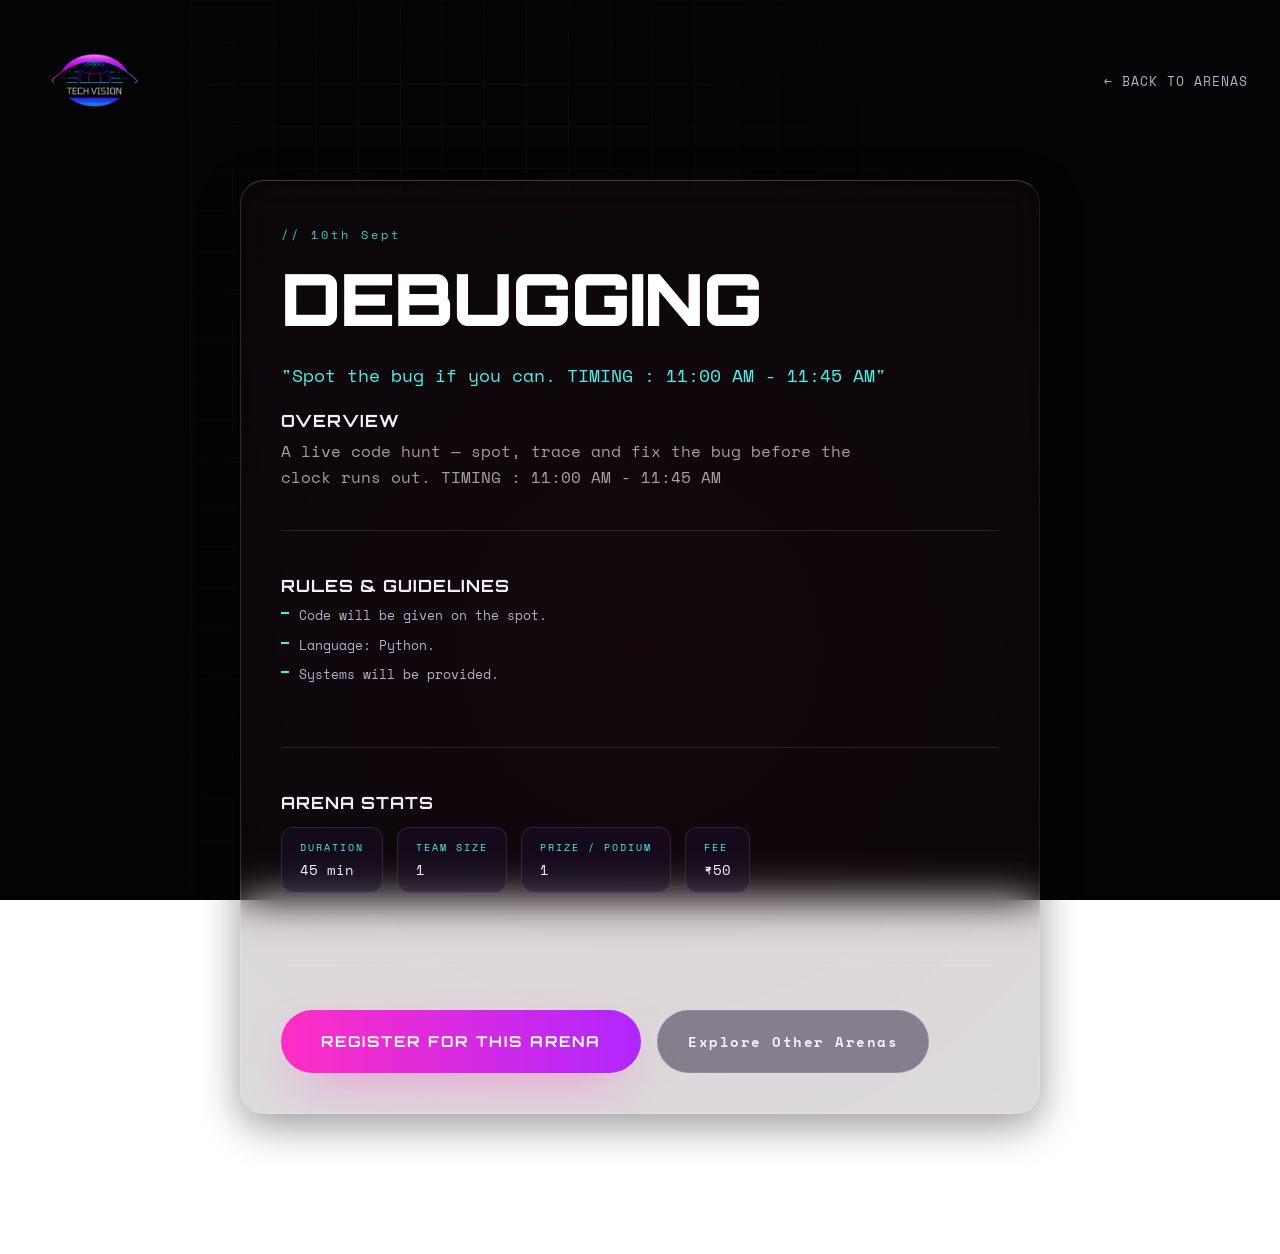
==== commit 14972bd5: "Add files via upload" ====
--- a/event-detail.html
+++ b/event-detail.html
@@ -1,91 +1,91 @@
-<!DOCTYPE html>
-<html lang="en">
-<head>
-  <meta charset="UTF-8">
-  <meta name="viewport" content="width=device-width, initial-scale=1.0">
-  <title>Event Details — TECH VISION 2026-27</title>
-  <link rel="stylesheet" href="style.css">
-</head>
-<body class="register-body">
-
-  <!-- ================= PERMANENT VIDEO BACKGROUND ================= -->
-  <video autoplay loop muted playsinline class="bg-video-loop">
-    <source src="images/cyberpunk-bg.mp4" type="video/mp4">
-  </video>
-
-  <nav id="site-nav" class="scrolled">
-    <div class="nav-inner">
-      <a href="index.html" class="nav-logo" style="display: flex; align-items: center;">
-  <img src="images/Orange & White Attitude WhatsApp DP Profile Picture (2) (1).png" alt="Tech Vision Logo" style="height: 125px; width: auto; object-fit: contain;">
-</a>
-      <div class="nav-links">
-        <a href="index.html#events">&larr; Back to Arenas</a>
-      </div>
-    </div>
-  </nav>
-
-  <main class="register-main">
-    <div class="bg-circuit"></div>
-
-    <div id="event-detail-content" class="reveal in-view">
-      <span class="eyebrow" id="det-day">// DAY X</span>
-      <h1 class="section-title" id="det-title">LOADING...</h1>
-      <p class="lede" id="det-tagline" style="color: var(--cyan); margin-bottom: 20px;"></p>
-      
-      <div class="form-block">
-        <h3 class="form-block-title">Overview</h3>
-        <p class="lede" id="det-desc" style="font-size: 1rem;"></p>
-      </div>
-
-      <div class="form-block">
-        <h3 class="form-block-title">Rules &amp; Guidelines</h3>
-        <ul class="ev-rules" id="det-rules" style="display: flex; flex-direction: column; gap: 10px; margin-top: 10px;"></ul>
-      </div>
-
-      <div class="form-block">
-        <h3 class="form-block-title">Arena Stats</h3>
-        <div class="meta-row" style="margin-top: 14px;">
-          <div class="meta-chip"><span class="meta-label">Duration</span><span class="meta-value" id="det-duration">—</span></div>
-          <div class="meta-chip"><span class="meta-label">Team Size</span><span class="meta-value" id="det-team">—</span></div>
-          <div class="meta-chip"><span class="meta-label">Prize / Podium</span><span class="meta-value" id="det-podium">—</span></div>
-          <div class="meta-chip"><span class="meta-label">Fee</span><span class="meta-value" id="det-fee">₹0</span></div>
-        </div>
-      </div>
-
-      <div style="margin-top: 40px; display: flex; gap: 16px; flex-wrap: wrap;">
-        <a href="register.html" id="det-register-btn" class="btn-register-big">
-          <span>REGISTER FOR THIS ARENA</span>
-        </a>
-        <a href="index.html#events" class="btn-secondary" style="border-radius: 999px; padding: 20px 30px;">Explore Other Arenas</a>
-      </div>
-    </div>
-  </main>
-
-  <script src="events-data.js"></script>
-  <script>
-    document.addEventListener('DOMContentLoaded', () => {
-      const params = new URLSearchParams(window.location.search);
-      const eventKey = params.get('event');
-      const events = window.TV_EVENTS || [];
-      const ev = events.find(e => e.key === eventKey) || events[0];
-
-      if (ev) {
-        document.title = `${ev.title} — TECH VISION 2026-27`;
-        document.getElementById('det-day').textContent = `// ${ev.day}`;
-        document.getElementById('det-title').textContent = ev.title;
-        document.getElementById('det-tagline').textContent = `"${ev.tagline}"`;
-        document.getElementById('det-desc').textContent = ev.desc;
-        
-        const rulesEl = document.getElementById('det-rules');
-        rulesEl.innerHTML = ev.rules.map(r => `<li>${r}</li>`).join('');
-
-        document.getElementById('det-duration').textContent = ev.stats.duration;
-        document.getElementById('det-team').textContent = ev.stats.team;
-        document.getElementById('det-podium').textContent = ev.stats.podium;
-        document.getElementById('det-fee').textContent = `\u20B9${ev.fee}`;
-        document.getElementById('det-register-btn').href = `register.html?event=${encodeURIComponent(ev.title)}`;
-      }
-    });
-  </script>
-</body>
-</html>
+<!DOCTYPE html>
+<html lang="en">
+<head>
+  <meta charset="UTF-8">
+  <meta name="viewport" content="width=device-width, initial-scale=1.0">
+  <title>Event Details — TECH VISION 2026-27</title>
+  <link rel="stylesheet" href="style.css">
+</head>
+<body class="register-body">
+
+  <!-- ================= PERMANENT VIDEO BACKGROUND ================= -->
+  <video autoplay loop muted playsinline preload="auto" poster="images/cyberpunk-bg-poster.jpg" class="bg-video-loop" style="background-color: #050505;">
+  <source src="images/cyberpunk-bg.mp4" type="video/mp4">
+</video>
+
+  <nav id="site-nav" class="scrolled">
+    <div class="nav-inner">
+      <a href="index.html" class="nav-logo" style="display: flex; align-items: center;">
+  <img src="images/Orange & White Attitude WhatsApp DP Profile Picture (2) (1).png" alt="Tech Vision Logo" style="height: 125px; width: auto; object-fit: contain;">
+</a>
+      <div class="nav-links">
+        <a href="index.html#events">&larr; Back to Arenas</a>
+      </div>
+    </div>
+  </nav>
+
+  <main class="register-main">
+    <div class="bg-circuit"></div>
+
+   <div id="event-detail-content" class="reveal in-view detail-container">
+      <span class="eyebrow" id="det-day">// DAY X</span>
+      <h1 class="section-title" id="det-title">LOADING...</h1>
+      <p class="lede" id="det-tagline" style="color: var(--cyan); margin-bottom: 20px;"></p>
+      
+      <div class="form-block">
+        <h3 class="form-block-title">Overview</h3>
+        <p class="lede" id="det-desc" style="font-size: 1rem;"></p>
+      </div>
+
+      <div class="form-block">
+        <h3 class="form-block-title">Rules &amp; Guidelines</h3>
+        <ul class="ev-rules" id="det-rules" style="display: flex; flex-direction: column; gap: 10px; margin-top: 10px;"></ul>
+      </div>
+
+      <div class="form-block">
+        <h3 class="form-block-title">Arena Stats</h3>
+        <div class="meta-row" style="margin-top: 14px;">
+          <div class="meta-chip"><span class="meta-label">Duration</span><span class="meta-value" id="det-duration">—</span></div>
+          <div class="meta-chip"><span class="meta-label">Team Size</span><span class="meta-value" id="det-team">—</span></div>
+          <div class="meta-chip"><span class="meta-label">Prize / Podium</span><span class="meta-value" id="det-podium">—</span></div>
+          <div class="meta-chip"><span class="meta-label">Fee</span><span class="meta-value" id="det-fee">₹0</span></div>
+        </div>
+      </div>
+
+      <div style="margin-top: 40px; display: flex; gap: 16px; flex-wrap: wrap;">
+        <a href="register.html" id="det-register-btn" class="btn-register-big">
+          <span>REGISTER FOR THIS ARENA</span>
+        </a>
+        <a href="index.html#events" class="btn-secondary" style="border-radius: 999px; padding: 20px 30px;">Explore Other Arenas</a>
+      </div>
+    </div>
+  </main>
+
+  <script src="events-data.js"></script>
+  <script>
+    document.addEventListener('DOMContentLoaded', () => {
+      const params = new URLSearchParams(window.location.search);
+      const eventKey = params.get('event');
+      const events = window.TV_EVENTS || [];
+      const ev = events.find(e => e.key === eventKey) || events[0];
+
+      if (ev) {
+        document.title = `${ev.title} — TECH VISION 2026-27`;
+        document.getElementById('det-day').textContent = `// ${ev.day}`;
+        document.getElementById('det-title').textContent = ev.title;
+        document.getElementById('det-tagline').textContent = `"${ev.tagline}"`;
+        document.getElementById('det-desc').textContent = ev.desc;
+        
+        const rulesEl = document.getElementById('det-rules');
+        rulesEl.innerHTML = ev.rules.map(r => `<li>${r}</li>`).join('');
+
+        document.getElementById('det-duration').textContent = ev.stats.duration;
+        document.getElementById('det-team').textContent = ev.stats.team;
+        document.getElementById('det-podium').textContent = ev.stats.podium;
+        document.getElementById('det-fee').textContent = `\u20B9${ev.fee}`;
+        document.getElementById('det-register-btn').href = `register.html?event=${encodeURIComponent(ev.title)}`;
+      }
+    });
+  </script>
+</body>
+</html>
--- a/style.css
+++ b/style.css
@@ -414,7 +414,30 @@
   letter-spacing: 2px; color: var(--ink); text-decoration: none;
 }
 .nav-logo span { color: var(--magenta); }
-.nav-links { display: flex; align-items: center; gap: 32px; }
+
+/* NEW: Mobile Menu Overlay Backdrop */
+.nav-backdrop {
+  position: fixed;
+  top: 0;
+  left: 0;
+  width: 100%;
+  height: 100%;
+  background: rgba(0, 0, 0, 0.6);
+  opacity: 0;
+  pointer-events: none;
+  transition: opacity 0.3s ease;
+  z-index: 88;
+}
+
+.nav-backdrop.show {
+  opacity: 1;
+  pointer-events: auto;
+}
+
+.nav-links { 
+  display: flex; align-items: center; gap: 32px; 
+  transition: all 0.4s ease;
+}
 .nav-links a {
   color: var(--ink-dim); text-decoration: none; font-family: 'Space Mono', monospace;
   font-size: 13px; letter-spacing: 1px; text-transform: uppercase; position: relative;
@@ -428,8 +451,47 @@
   background: linear-gradient(90deg, var(--magenta), var(--purple));
   color: #fff !important; padding: 10px 20px; border-radius: 999px; font-weight: 700;
 }
-#nav-toggle { display: none; flex-direction: column; gap: 5px; background: none; border: none; cursor: pointer; padding: 8px; }
-#nav-toggle span { width: 22px; height: 2px; background: var(--ink); display: block; }
+
+/* REDESIGNED: Hamburger Button */
+#nav-toggle { 
+  display: none; 
+  flex-direction: column; 
+  gap: 6px; 
+  background: none; 
+  border: none; 
+  cursor: pointer; 
+  padding: 8px;
+  width: 30px;
+  height: 24px;
+  justify-content: center;
+  align-items: center;
+  position: relative;
+  z-index: 95;
+}
+
+#nav-toggle span { 
+  width: 24px; 
+  height: 2.5px; 
+  background: var(--cyan); 
+  display: block; 
+  transition: all 0.3s cubic-bezier(0.4, 0, 0.2, 1);
+  border-radius: 2px;
+}
+
+#nav-toggle.open span:nth-child(1) { 
+  transform: translateY(11px) rotate(45deg);
+  background: var(--magenta);
+}
+
+#nav-toggle.open span:nth-child(2) { 
+  opacity: 0;
+  transform: translateX(-10px);
+}
+
+#nav-toggle.open span:nth-child(3) { 
+  transform: translateY(-11px) rotate(-45deg);
+  background: var(--magenta);
+}
 
 /* ---------- generic section spacing ---------- */
 .section { position: relative; padding: 140px 32px; }
@@ -872,14 +934,57 @@
   .day-cards { grid-template-columns: 1fr; }
   .footer-inner { grid-template-columns: 1fr; gap: 30px; }
   .nav-links {
-    position: fixed; top: 62px; left: 0; width: 100%; background: rgba(6,3,8,.97);
-    flex-direction: column; align-items: flex-start; padding: 24px 32px; gap: 22px;
-    transform: translateY(-120%); transition: transform .4s ease; border-bottom: 1px solid var(--line);
-  }
-  .nav-links.open { transform: translateY(0); }
-  #nav-toggle { display: flex; }
-}
-
+    position: fixed;
+    top: 62px;
+    right: 0;
+    height: calc(100vh - 62px);
+    width: 100%;
+    max-width: 400px;
+    background: rgba(6, 3, 8, 0.99);
+    flex-direction: column;
+    align-items: flex-start;
+    padding: 32px 24px;
+    gap: 0;
+    transform: translateX(100%);
+    transition: transform 0.3s ease;
+    border-left: 1px solid var(--line);
+    z-index: 89;
+    overflow-y: auto;
+    backdrop-filter: blur(10px);
+    display: none;
+  }
+  
+  .nav-links.open { 
+    display: flex;
+    transform: translateX(0);
+  }
+  
+  .nav-links a {
+    width: 100%;
+    padding: 16px 8px;
+    border-bottom: 1px solid rgba(255, 255, 255, 0.08);
+    display: block;
+    color: var(--ink-dim);
+    text-decoration: none;
+    font-family: 'Space Mono', monospace;
+    font-size: 14px;
+    letter-spacing: 1px;
+    text-transform: uppercase;
+    transition: color 0.3s ease;
+  }
+  
+  .nav-links a:hover {
+    color: var(--cyan);
+  }
+
+  .nav-links .nav-register {
+    width: 100%;
+    text-align: center;
+    margin-top: 24px;
+    border: none;
+
+  }
+}
 
 /* =========================================================
    REGISTER PAGE
@@ -974,6 +1079,18 @@
 @media (max-width: 700px) {
   .form-grid, .event-checks { grid-template-columns: 1fr; }
   .register-main { padding-top: 120px; }
+  
+  /* Fix for the total amount overflowing on mobile */
+  .total-bar {
+    flex-direction: column;
+    align-items: flex-start;
+    gap: 12px;
+    padding: 20px;
+  }
+  
+  .total-amount {
+    font-size: 1.8rem; /* Scales the price down slightly for mobile */
+  }
 }
 
 /* ADD THIS FOR SMOOTHNESS & HARDWARE ACCELERATION */
@@ -1594,10 +1711,23 @@
 }
 
 /* Make sure text pops against the glass */
+/* Make sure text pops against the glass */
 .detail-container h1, 
 .detail-container h2 {
   color: #fff;
   font-family: 'Orbitron', sans-serif;
+  overflow-wrap: break-word; /* Forces long words to wrap instead of breaking out */
+}
+
+/* Mobile adjustments for the detail page */
+@media (max-width: 600px) {
+  .detail-container {
+    padding: 30px 20px; /* Reduces side padding on phones to give text more room */
+  }
+  
+  .detail-container h1.section-title {
+    font-size: clamp(1.8rem, 8vw, 2.4rem); /* Slightly shrinks the giant title on small screens */
+  }
 }
 
 .detail-container p {
@@ -1725,4 +1855,1129 @@
   -webkit-backdrop-filter: none !important;
   box-shadow: none !important;
   border-bottom: none !important;
+}
+
+/* =========================================
+   SCROLL RIGHT INDICATOR BUTTON
+========================================= */
+/* =========================================
+   SCROLL RIGHT INDICATOR ARROW
+========================================= */
+.events-grid-wrapper {
+  position: relative;
+  width: 100%;
+}
+
+.slide-right-btn {
+  position: absolute;
+  right: 12px;
+  top: 50%;
+  transform: translateY(-50%);
+  background: transparent;
+  border: none;
+  color: #4deeea;
+  padding: 8px;
+  display: flex;
+  align-items: center;
+  justify-content: center;
+  cursor: pointer;
+  z-index: 30;
+  animation: arrowBounce 1.5s infinite ease-in-out;
+  transition: opacity 0.3s ease, transform 0.3s ease;
+  filter: drop-shadow(0 0 10px #4deeea) drop-shadow(0 0 20px #4deeea);
+}
+
+.slide-right-btn svg {
+  stroke: #4deeea;
+  display: block;
+}
+
+.slide-right-btn:hover svg {
+  stroke: #ffffff;
+}
+
+.slide-right-btn.hidden {
+  opacity: 0 !important;
+  pointer-events: none !important;
+}
+
+@keyframes arrowBounce {
+  0%, 100% {
+    transform: translateY(-50%) translateX(0);
+  }
+  50% {
+    transform: translateY(-50%) translateX(8px);
+  }
+}
+
+/* =========================================
+   PREMIUM LUXURY MOBILE MENU & CROSS ICON
+========================================= */
+@media (max-width: 900px) {
+  /* Full screen, centered, dark glass menu */
+  .nav-links {
+    position: fixed; 
+    top: 0; 
+    left: 0; 
+    width: 100vw; 
+    height: 100vh; 
+    background: rgba(10, 5, 15, 0.95); /* Deep luxury dark */
+    backdrop-filter: blur(24px); 
+    -webkit-backdrop-filter: blur(24px);
+    flex-direction: column; 
+    align-items: center; 
+    justify-content: center;
+    gap: 40px; 
+    transform: translateY(-100%); 
+    transition: transform 0.6s cubic-bezier(0.85, 0, 0.15, 1); 
+    border-bottom: none; 
+    z-index: 90;
+  }
+  .nav-links.open { 
+    transform: translateY(0); 
+  }
+  
+  /* Luxury large typography for links */
+  .nav-links a {
+    font-size: 22px;
+    letter-spacing: 4px;
+  }
+
+  /* Animated Hamburger to Cross */
+  #nav-toggle { 
+    display: flex; 
+    flex-direction: column; 
+    justify-content: space-between; 
+    width: 32px; 
+    height: 24px; 
+    z-index: 100; /* Keeps the button above the full-screen menu */
+    position: relative;
+    background: none;
+    border: none;
+    cursor: pointer;
+    padding: 0;
+  }
+  #nav-toggle span {
+    width: 100%; 
+    height: 2px; 
+    background: var(--ink); 
+    transition: all 0.4s ease; 
+    transform-origin: center;
+  }
+  
+  /* The Cross (X) State */
+  #nav-toggle.open span:nth-child(1) { 
+    transform: translateY(11px) rotate(45deg); 
+    background: var(--magenta); /* Adds a pop of color to the X */
+  }
+  #nav-toggle.open span:nth-child(2) { 
+    opacity: 0; 
+  }
+  #nav-toggle.open span:nth-child(3) { 
+    transform: translateY(-11px) rotate(-45deg); 
+    background: var(--cyan); 
+  }
+}
+
+/* =========================================
+   GLOBAL 3D HOVER EFFECT (TILT & DEPTH)
+========================================= */
+/* Target all the major cards on the website */
+.hero-glass-card, 
+.about-glass-card, 
+.modern-card, 
+.day-card, 
+.committee-card, 
+.reg-ticket, 
+.detail-container {
+  transform-style: preserve-3d;
+  will-change: transform;
+  /* Smooth reset when the mouse leaves */
+  transition: transform 0.6s cubic-bezier(0.25, 1, 0.5, 1), box-shadow 0.6s ease, border-color 0.6s ease;
+}
+
+/* Make inner content "float" above the glass when hovered */
+.hero-glass-card > *, 
+.about-glass-card > *, 
+.modern-card .mc-content,
+.modern-card .mc-actions,
+.modern-card .mc-image-wrap,
+.day-card > *, 
+.committee-card > *, 
+.reg-ticket > * {
+  transform: translateZ(30px);
+  transition: transform 0.4s ease-out;
+}
+
+/* Slightly lift the cards on mobile where mouse hover isn't possible */
+@media (max-width: 768px) {
+  .modern-card:active, .day-card:active, .committee-card:active {
+    transform: perspective(1000px) scale3d(1.02, 1.02, 1.02) !important;
+  }
+}
+
+/* =========================================
+   3D OVERFLOW FIXES
+======================================== */
+/* This stops the browser from flattening the 3D effect */
+.modern-card, .day-card, .committee-card, .hero-glass-card, .about-glass-card {
+  overflow: visible !important;
+}
+
+/* Because we removed overflow:hidden, we must manually round the top corners of the event images */
+.mc-image-wrap {
+  border-radius: 24px 24px 0 0 !important;
+}
+
+/* Ensure the glowing border matches the rounded corners */
+.modern-card::before {
+  border-radius: 24px 24px 0 0;
+}
+
+/* =========================================
+   PREMIUM iOS-STYLE DARK GLASSMORPHISM (HIGH TRANSPARENCY)
+========================================= */
+.modern-card,
+.carousel-controls,
+.about-glass-card,
+.hero-glass-card,
+.day-card,
+.reg-ticket,
+.detail-container {
+  /* 1. Lowered opacity from 0.35 to 0.15 for a much clearer glass look */
+  background: rgba(25, 25, 30, 0.15) !important; 
+  
+  /* 2. Reduced blur from 28px to 20px so background video details show through better */
+  backdrop-filter: blur(20px) saturate(180%) !important;
+  -webkit-backdrop-filter: blur(20px) saturate(180%) !important;
+  
+  /* 3. Standard subtle border */
+  border: 1px solid rgba(255, 255, 255, 0.08) !important;
+  
+  /* 4. iOS signature light reflection on top and left edges */
+  border-top: 1px solid rgba(255, 255, 255, 0.22) !important; 
+  border-left: 1px solid rgba(255, 255, 255, 0.15) !important; 
+  
+  /* 5. Soft, wide shadow to lift it off the background */
+  box-shadow: 0 12px 40px rgba(0, 0, 0, 0.4) !important;
+}
+
+/* Optional: Make the carousel controls a bit pill-shaped and tighter for iOS feel */
+.carousel-controls {
+  border-radius: 50px !important;
+  padding: 12px 28px !important;
+}
+
+/* =========================================
+   WEBGL 3D BACKGROUND CANVAS
+========================================= */
+#webgl-canvas {
+  position: fixed;
+  top: 0;
+  left: 0;
+  width: 100vw;
+  height: 100vh;
+  z-index: -1; /* Keeps it behind all your glass UI */
+  pointer-events: none; /* Allows users to click buttons through it */
+}
+
+/* Optional: If you still have the background video running, 
+   we can dim it slightly so the 3D neon particles pop more */
+.bg-video {
+  opacity: 0.3 !important; 
+}
+
+/* =========================================
+   CYBERPUNK GLITCH HOVER EFFECT
+========================================= */
+.glitch-hover {
+  position: relative;
+  display: inline-block;
+  cursor: crosshair; /* Changes the mouse pointer for a hacker vibe */
+}
+
+/* Create two invisible duplicate layers of the text */
+.glitch-hover::before,
+.glitch-hover::after {
+  content: attr(data-text);
+  position: absolute;
+  top: 0;
+  left: 0;
+  width: 100%;
+  height: 100%;
+  opacity: 0;
+  pointer-events: none;
+}
+
+/* The Cyan Offset Layer */
+.glitch-hover::before {
+  color: #4deeea;
+  z-index: -1;
+}
+
+/* The Magenta Offset Layer */
+.glitch-hover::after {
+  color: #ff2b6d;
+  z-index: -2;
+}
+
+/* Trigger the chaotic animation only on hover */
+.glitch-hover:hover::before {
+  opacity: 1;
+  animation: glitch-anim-1 0.25s cubic-bezier(0.25, 0.46, 0.45, 0.94) both infinite;
+}
+
+.glitch-hover:hover::after {
+  opacity: 1;
+  animation: glitch-anim-2 0.25s cubic-bezier(0.25, 0.46, 0.45, 0.94) both infinite reverse;
+}
+
+/* Mathematics for the slicing and shaking */
+@keyframes glitch-anim-1 {
+  0% { clip-path: inset(20% 0 80% 0); transform: translate(-3px, 1px); }
+  20% { clip-path: inset(60% 0 10% 0); transform: translate(3px, -1px); }
+  40% { clip-path: inset(40% 0 50% 0); transform: translate(-3px, 2px); }
+  60% { clip-path: inset(80% 0 5% 0); transform: translate(3px, -2px); }
+  80% { clip-path: inset(10% 0 70% 0); transform: translate(-2px, 1px); }
+  100% { clip-path: inset(30% 0 40% 0); transform: translate(2px, -1px); }
+}
+
+@keyframes glitch-anim-2 {
+  0% { clip-path: inset(10% 0 60% 0); transform: translate(3px, -1px); }
+  20% { clip-path: inset(30% 0 20% 0); transform: translate(-3px, 2px); }
+  40% { clip-path: inset(70% 0 10% 0); transform: translate(3px, -2px); }
+  60% { clip-path: inset(20% 0 50% 0); transform: translate(-3px, 1px); }
+  80% { clip-path: inset(50% 0 30% 0); transform: translate(2px, -1px); }
+  100% { clip-path: inset(5% 0 80% 0); transform: translate(-2px, 2px); }
+}
+
+/* =========================================
+   1. HOLOGRAPHIC FOIL TICKET (GYROSCOPE)
+========================================= */
+.reg-ticket, #user-profile-section {
+  position: relative;
+  overflow: hidden; /* Keeps the foil contained inside the glass card */
+}
+
+/* The holographic gradient layer */
+.holo-glare {
+  position: absolute;
+  top: -50%; 
+  left: -50%; 
+  width: 200%; 
+  height: 200%;
+  background: linear-gradient(
+    115deg,
+    transparent 20%,
+    rgba(78, 238, 234, 0.6) 35%,   /* Cyan foil reflection */
+    rgba(255, 255, 255, 0.8) 45%,  /* Bright white glare */
+    rgba(255, 43, 109, 0.6) 55%,   /* Magenta foil reflection */
+    transparent 80%
+  );
+  mix-blend-mode: color-dodge; /* Blends the foil into the dark glass */
+  pointer-events: none;
+  z-index: 10;
+  
+  /* These variables will be updated by the phone's gyroscope */
+  transform: translate(var(--tx, 0%), var(--ty, 0%));
+  transition: transform 0.1s ease-out;
+}
+
+/* =========================================
+   2. RETRO CRT TV PAGE TRANSITIONS
+========================================= */
+#crt-transition-layer {
+  position: fixed; 
+  top: 0; left: 0; 
+  width: 100vw; height: 100vh; 
+  z-index: 999999;
+  pointer-events: none;
+  background: transparent;
+  transform-origin: center center;
+  opacity: 0;
+}
+
+/* When the page loads (TV turns ON) */
+.crt-on {
+  animation: crt-turn-on 0.6s cubic-bezier(0.23, 1, 0.32, 1) forwards;
+}
+
+@keyframes crt-turn-on {
+  0% { transform: scale(0, 0.005); background: #fff; opacity: 1; }
+  30% { transform: scale(1, 0.005); background: #fff; opacity: 1; }
+  60% { transform: scale(1, 1); background: #030105; opacity: 1; }
+  100% { transform: scale(1, 1); background: transparent; opacity: 0; }
+}
+
+/* When a link is clicked (TV turns OFF) */
+.crt-off {
+  pointer-events: all; /* Blocks clicks while turning off */
+  animation: crt-turn-off 0.5s cubic-bezier(0.23, 1, 0.32, 1) forwards;
+}
+
+@keyframes crt-turn-off {
+  0% { transform: scale(1, 1); background: transparent; opacity: 0; }
+  30% { transform: scale(1, 1); background: #030105; opacity: 1; }
+  70% { transform: scale(1, 0.005); background: #fff; opacity: 1; }
+  100% { transform: scale(0, 0.005); background: #fff; opacity: 1; }
+}
+
+/* =========================================
+   ULTRA-PREMIUM METAL GAMING ID CARD
+========================================= */
+
+/* 1. Base Dark Metal Glass & Shadows */
+#user-profile-section, .reg-ticket {
+  background: linear-gradient(135deg, rgba(20, 20, 25, 0.75) 0%, rgba(10, 10, 15, 0.95) 100%) !important;
+  backdrop-filter: blur(25px) saturate(150%) !important;
+  -webkit-backdrop-filter: blur(25px) saturate(150%) !important;
+  box-shadow: 
+    inset 0 0 40px rgba(78, 238, 234, 0.08), /* Inner neon glow */
+    0 25px 60px rgba(0, 0, 0, 0.8), /* Deep heavy drop shadow */
+    0 0 20px rgba(78, 238, 234, 0.15) !important; /* Outer cyan aura */
+  border: none !important; /* We will use a custom metallic border below */
+  border-radius: 20px !important;
+  overflow: hidden; /* Keeps the foil and texture inside */
+}
+
+/* 2. The Metallic Beveled Edge (Using a gradient mask) */
+#user-profile-section::before, .reg-ticket::before {
+  content: '';
+  position: absolute;
+  top: 0; left: 0; right: 0; bottom: 0;
+  border-radius: 20px;
+  padding: 2px; /* Thickness of the metal frame */
+  background: linear-gradient(135deg, var(--cyan), rgba(255,255,255,0.1) 30%, rgba(255,255,255,0.05) 70%, var(--magenta));
+  mask: linear-gradient(#fff 0 0) content-box, linear-gradient(#fff 0 0);
+  -webkit-mask: linear-gradient(#fff 0 0) content-box, linear-gradient(#fff 0 0);
+  -webkit-mask-composite: xor;
+  mask-composite: exclude;
+  pointer-events: none;
+  z-index: 5;
+}
+
+/* 3. The Physical "Gaming" Micro-Texture (Carbon Dot Grid) */
+#user-profile-section::after, .reg-ticket::after {
+  content: '';
+  position: absolute;
+  top: 0; left: 0; right: 0; bottom: 0;
+  background-image: radial-gradient(rgba(255, 255, 255, 0.15) 1px, transparent 1px);
+  background-size: 6px 6px; /* Space between the dots */
+  opacity: 0.5;
+  pointer-events: none;
+  z-index: 1; /* Keeps it under the text */
+  border-radius: 20px;
+}
+
+/* 4. Upgrade the Holographic Foil to Prismatic / Rare Shiny */
+.holo-glare {
+  background: linear-gradient(
+    115deg,
+    transparent 15%,
+    rgba(78, 238, 234, 0.7) 25%,   /* Cyan flare */
+    rgba(255, 255, 255, 0.9) 35%,  /* Pure white light beam */
+    rgba(255, 215, 0, 0.5) 45%,    /* Rare Gold metallic tint */
+    rgba(255, 43, 109, 0.7) 55%,   /* Magenta flare */
+    transparent 70%
+  ) !important;
+  mix-blend-mode: color-dodge !important;
+  filter: brightness(1.3) contrast(1.4); /* Makes the metal shine intensely */
+  z-index: 10; /* Keeps the glare on top of the texture */
+}
+
+/* =========================================
+   CYBERPUNK E-SPORTS PLAYER CARD
+========================================= */
+.cyber-player-card {
+  --bg-dark: #121215;
+  --bg-darker: #09090b;
+  width: 320px;
+  height: 480px;
+  background: var(--bg-dark);
+  border: 4px solid var(--bg-darker);
+  display: flex;
+  flex-direction: column;
+  position: relative;
+  font-family: 'Space Mono', monospace;
+  box-shadow: 0 25px 50px rgba(0,0,0,0.8);
+  overflow: hidden; /* Keeps the holo-glare contained if you use it */
+  margin: 0 auto;
+}
+
+/* 1. Top Notch */
+.cpc-top-bar {
+  position: absolute;
+  top: 0; left: 0; right: 0;
+  height: 20px;
+  display: flex;
+  justify-content: center;
+  z-index: 10;
+}
+
+.cpc-notch {
+  width: 100px;
+  height: 18px;
+  background: var(--bg-darker);
+  /* Creates the angled trapezoid cut */
+  clip-path: polygon(0 0, 100% 0, 85% 100%, 15% 100%); 
+  display: flex;
+  justify-content: center;
+}
+
+.cpc-notch::after {
+  content: '';
+  width: 40px;
+  height: 4px;
+  background: var(--accent);
+  margin-top: 4px;
+  clip-path: polygon(10% 0, 90% 0, 100% 100%, 0 100%);
+}
+
+/* 2. Checkered Display Area */
+.cpc-display {
+  height: 260px;
+  /* Mathematically creates the transparent grid look from the image */
+  background: repeating-conic-gradient(#1a1a20 0% 25%, #121215 0% 50%) 50% / 12px 12px;
+  display: flex;
+  align-items: center;
+  justify-content: center;
+  padding: 20px;
+}
+
+/* 3. Center Emblem */
+.cpc-emblem {
+  position: absolute;
+  top: 260px; /* Aligned exactly on the split between top and bottom */
+  left: 50%;
+  transform: translate(-50%, -50%);
+  width: 68px;
+  height: 68px;
+  background: var(--bg-dark);
+  border-radius: 50%;
+  display: flex;
+  align-items: center;
+  justify-content: center;
+  z-index: 10;
+}
+
+.cpc-emblem-inner {
+  width: 50px;
+  height: 50px;
+  border: 2px solid var(--accent);
+  border-radius: 50%;
+  display: flex;
+  align-items: center;
+  justify-content: center;
+}
+
+/* The inner solid circle of the badge */
+.cpc-emblem-inner::after {
+  content: '';
+  width: 24px;
+  height: 24px;
+  background: var(--accent);
+  border-radius: 50%;
+  box-shadow: inset 0 0 0 4px var(--bg-dark); /* Creates the ringed look */
+}
+
+/* 4. Bottom Solid HUD */
+.cpc-hud {
+  flex: 1;
+  background: var(--bg-darker);
+  position: relative;
+  text-align: center;
+  padding-top: 55px;
+  color: #fff;
+  /* Slices off the top left and top right corners of the black panel */
+  clip-path: polygon(0 20px, 20px 0, calc(100% - 20px) 0, 100% 20px, 100% 100%, 0 100%);
+  margin-top: -15px; /* Pulls the black panel up so the emblem overlaps perfectly */
+}
+
+/* Typography */
+.cpc-name {
+  font-family: 'Orbitron', sans-serif;
+  color: var(--accent);
+  letter-spacing: 3px;
+  font-size: 22px;
+  margin: 0 0 12px 0;
+  font-weight: 700;
+}
+
+.cpc-desc {
+  font-size: 10px;
+  color: #777;
+  max-width: 80%;
+  margin: 0 auto;
+  line-height: 1.6;
+  text-transform: uppercase;
+  letter-spacing: 1px;
+}
+
+/* 5. Left & Right Side HUD Details */
+.cpc-hud-left {
+  position: absolute;
+  left: 15px;
+  bottom: 25px;
+  display: flex;
+  flex-direction: column;
+  gap: 6px;
+}
+
+.cpc-hud-left span {
+  width: 18px;
+  height: 3px;
+  background: var(--accent);
+}
+
+.cpc-box-icon {
+  width: 14px;
+  height: 14px;
+  border: 1px solid var(--accent);
+  margin-top: 5px;
+  position: relative;
+}
+
+/* Cross line inside the little square box */
+.cpc-box-icon::after {
+  content: '';
+  position: absolute;
+  top: 50%; left: 1px; right: 1px;
+  border-top: 1px solid var(--accent);
+  transform: translateY(-50%);
+}
+
+.cpc-hud-right {
+  position: absolute;
+  right: 15px;
+  bottom: 25px;
+  display: flex;
+  flex-direction: column;
+  gap: 6px;
+  align-items: flex-end;
+}
+
+.cpc-hud-right span {
+  width: 24px;
+  height: 3px;
+  background: var(--accent);
+}
+
+/* Make every other line shorter on the right side */
+.cpc-hud-right span:nth-child(even) {
+  width: 14px; 
+}
+
+/* 6. Bottom Bracket Accent */
+.cpc-bottom-bracket {
+  position: absolute;
+  bottom: 15px;
+  left: 50%;
+  transform: translateX(-50%);
+  border: 1px solid var(--accent);
+  padding: 4px 25px;
+  display: flex;
+  gap: 8px;
+}
+
+/* The three diamonds at the bottom */
+.cpc-bottom-bracket span {
+  width: 6px;
+  height: 6px;
+  background: var(--accent);
+  transform: rotate(45deg); 
+}
+
+/* =========================================
+   MOBILE 3D SCROLL HARDWARE ACCELERATION
+========================================= */
+/* Create the 3D camera depth for the scroll effect */
+.events-section, .schedule-section {
+  perspective: 1200px;
+  transform-style: preserve-3d;
+}
+
+/* Prepare the GPU for smooth 60FPS animation */
+.modern-card, .day-card {
+  will-change: transform, opacity;
+  transform-origin: center bottom; /* Makes them swing from the bottom edge */
+}
+
+/* =========================================
+   UNIVERSAL GLASSMORPHISM UTILITY
+========================================= */
+.glass-panel {
+  /* 1. Deep, dark translucent base */
+  background: rgba(15, 15, 20, 0.45) !important; 
+  
+  /* 2. The Frosted Glass Blur Effect */
+  backdrop-filter: blur(18px) saturate(150%) !important;
+  -webkit-backdrop-filter: blur(18px) saturate(150%) !important; /* Critical for Safari/iOS */
+  
+  /* 3. The Physical Glass Edge */
+  border: 1px solid rgba(255, 255, 255, 0.08) !important;
+  border-top: 1px solid rgba(255, 255, 255, 0.15) !important; /* Slightly brighter on top to catch fake light */
+  
+  /* 4. Drop Shadow to separate it from the background */
+  box-shadow: 0 8px 32px 0 rgba(0, 0, 0, 0.6) !important;
+  
+  /* 5. Smooth Corners */
+  border-radius: 16px !important;
+  
+  /* Keeps child elements (like images) clipped inside the glass */
+  overflow: hidden; 
+}
+
+/* Optional: Subtle neon hover glow for interactive glass elements */
+.glass-panel.interactive:hover {
+  border-color: rgba(78, 238, 234, 0.4) !important; /* Cyan glow */
+  box-shadow: 0 8px 32px 0 rgba(78, 238, 234, 0.15) !important;
+  transform: translateY(-3px);
+  transition: all 0.3s ease;
+}
+
+/* Base container styling */
+.payment-container {
+  display: flex;
+  flex-direction: column;
+  align-items: center;
+  gap: 2rem;
+  padding: 2rem;
+  font-family: 'Inter', sans-serif; /* Recommended clean font */
+  color: #ffffff;
+}
+
+/* 1. Glassmorphic Card Styling */
+.glass-card {
+  background: rgba(20, 20, 30, 0.6); /* Semi-transparent dark background */
+  backdrop-filter: blur(12px);
+  -webkit-backdrop-filter: blur(12px);
+  border: 1px solid rgba(255, 255, 255, 0.1);
+  border-radius: 24px;
+  padding: 2.5rem 2rem;
+  width: 100%;
+  max-width: 320px;
+  text-align: center;
+  box-shadow: 0 8px 32px 0 rgba(0, 0, 0, 0.4);
+}
+
+.glass-card h2 {
+  margin-top: 0;
+  font-size: 1.6rem;
+  font-weight: 700;
+  letter-spacing: 1px;
+  margin-bottom: 1.5rem;
+}
+
+/* 2. QR Code Formatting */
+.qr-wrapper {
+  background: #ffffff;
+  padding: 12px;
+  border-radius: 16px;
+  margin: 0 auto 2rem auto;
+  width: fit-content;
+  box-shadow: 0 4px 15px rgba(0, 0, 0, 0.2);
+}
+
+.qr-code {
+  width: 220px;
+  height: 220px;
+  display: block;
+  border-radius: 8px;
+}
+
+/* 3. Upload Section & Custom File Input */
+.upload-section {
+  text-align: left;
+}
+
+.upload-section > label {
+  display: block;
+  font-size: 0.9rem;
+  color: #cbd5e1;
+  margin-bottom: 0.8rem;
+  font-family: monospace; /* Matches the vibe in your image */
+}
+
+.required {
+  color: #ec4899; /* Neon pink asterisk */
+}
+
+.custom-file-upload {
+  display: flex;
+  align-items: center;
+  gap: 12px;
+  background: rgba(255, 255, 255, 0.05);
+  border: 1px solid rgba(255, 255, 255, 0.15);
+  border-radius: 8px;
+  padding: 6px;
+  transition: border-color 0.3s ease;
+}
+
+.custom-file-upload:hover {
+  border-color: rgba(255, 255, 255, 0.3);
+}
+
+.custom-file-upload input[type="file"] {
+  display: none; /* Hides the ugly default button */
+}
+
+.file-btn {
+  background: rgba(255, 255, 255, 0.1);
+  padding: 8px 16px;
+  border-radius: 6px;
+  font-size: 0.85rem;
+  cursor: pointer;
+  transition: background 0.3s ease;
+}
+
+.file-btn:hover {
+  background: rgba(255, 255, 255, 0.2);
+}
+
+.file-name {
+  font-size: 0.85rem;
+  color: #94a3b8;
+  white-space: nowrap;
+  overflow: hidden;
+  text-overflow: ellipsis;
+  max-width: 130px;
+}
+
+/* 4. Neon Pill Button */
+.confirm-btn {
+  background: linear-gradient(135deg, #d946ef, #a855f7);
+  color: #ffffff;
+  border: none;
+  padding: 18px 36px;
+  border-radius: 50px; /* Perfect pill shape */
+  font-size: 1.1rem;
+  font-weight: 800;
+  text-transform: uppercase;
+  letter-spacing: 1.5px;
+  cursor: pointer;
+  box-shadow: 0 0 20px rgba(217, 70, 239, 0.4);
+  transition: transform 0.2s ease, box-shadow 0.2s ease;
+}
+
+.confirm-btn:hover {
+  transform: translateY(-2px);
+  box-shadow: 0 0 30px rgba(217, 70, 239, 0.7);
+}
+
+/* 1. Fix the Glass Card Width & Padding */
+.glass-card {
+  background: rgba(20, 20, 30, 0.6);
+  backdrop-filter: blur(12px);
+  -webkit-backdrop-filter: blur(12px);
+  border: 1px solid rgba(255, 255, 255, 0.1);
+  border-radius: 24px;
+  
+  /* CRITICAL MOBILE FIXES BELOW */
+  box-sizing: border-box; 
+  width: 100%;
+  max-width: 320px;
+  padding: 2rem 1.5rem; /* Slightly reduced side padding */
+  margin: 0 auto; /* Forces it to stay centered */
+  text-align: center;
+  box-shadow: 0 8px 32px 0 rgba(0, 0, 0, 0.4);
+}
+
+.glass-card h2 {
+  margin-top: 0;
+  font-size: 1.6rem;
+  font-weight: 700;
+  letter-spacing: 1px;
+  margin-bottom: 1.5rem;
+  text-align: center;
+  width: 100%; /* Prevents the text from squishing to the left */
+}
+
+/* 2. Make the QR Wrapper Fluid */
+.qr-wrapper {
+  box-sizing: border-box;
+  background: #ffffff;
+  padding: 12px;
+  border-radius: 16px;
+  margin: 0 auto 2rem auto;
+  
+  /* CRITICAL MOBILE FIXES BELOW */
+  width: 100%; 
+  max-width: 220px; /* Controls the maximum size of the white box */
+  display: flex;
+  justify-content: center;
+  align-items: center;
+  box-shadow: 0 4px 15px rgba(0, 0, 0, 0.2);
+}
+
+/* 3. Make the Image Responsive */
+.qr-code {
+  width: 100%; /* Fills the wrapper dynamically */
+  height: auto; /* Maintains perfect aspect ratio */
+  display: block;
+  border-radius: 8px;
+}
+
+
+/* 1. Fix the Glass Card Background Stacking */
+.glass-card {
+  background: transparent; /* Removes the solid black double-layer */
+  backdrop-filter: none; /* The parent form is already blurring the background */
+  -webkit-backdrop-filter: none;
+  
+  border: 1px solid rgba(255, 255, 255, 0.15); /* Keeps the crisp physical edge */
+  border-radius: 24px;
+  
+  box-sizing: border-box; 
+  width: 100%;
+  max-width: 320px;
+  padding: 2rem 1.5rem;
+  margin: 0 auto;
+  text-align: center;
+  
+  /* Swap the heavy outer shadow for a faint inner glow to match the glass */
+  box-shadow: inset 0 0 20px rgba(255, 255, 255, 0.02); 
+}
+
+/* =========================================
+   FIX: RESPONSIVE SCAN TO PAY (NO OVERFLOW)
+========================================= */
+.payment-container {
+  width: 100% !important;
+  padding: 20px 0 !important;
+}
+
+.payment-container .glass-card {
+  width: 100% !important;
+  max-width: 350px !important; /* Wide enough, but respects mobile bounds */
+  padding: 30px 20px !important;
+  margin: 0 auto !important;
+  box-sizing: border-box !important; /* Stops padding from breaking the width */
+}
+
+/* Forces the QR code to shrink dynamically if the screen gets too small */
+.payment-container .qr-code {
+  width: 100% !important;
+  max-width: 200px !important; /* Will never get bigger than 200px */
+  height: auto !important; /* Keeps the perfect square aspect ratio */
+  aspect-ratio: 1 / 1 !important; 
+  object-fit: cover !important;
+  margin: 0 auto 20px auto !important;
+  border-radius: 12px !important;
+  border: 3px solid rgba(78, 238, 234, 0.4) !important;
+  display: block !important;
+}
+
+/* Flexbox ensures the text and button stay perfectly centered */
+.upload-section {
+  width: 100% !important;
+  display: flex !important;
+  flex-direction: column !important;
+  align-items: center !important;
+}
+
+.upload-section > label {
+  font-size: 0.95rem !important;
+  color: #fff !important;
+  margin-bottom: 15px !important;
+  text-align: center !important;
+}
+
+.custom-file-upload {
+  width: 100% !important;
+  max-width: 260px !important;
+  display: flex !important;
+  justify-content: center !important;
+  align-items: center !important;
+  gap: 12px !important;
+  padding: 8px 12px !important;
+  background: rgba(255, 255, 255, 0.1) !important;
+  border-radius: 12px !important;
+  box-sizing: border-box !important;
+}
+
+/* Prevents long file names from squishing the "Choose File" button */
+.custom-file-upload .file-name {
+  max-width: 90px !important;
+  overflow: hidden !important;
+  white-space: nowrap !important;
+  text-overflow: ellipsis !important;
+}
+
+/* =========================================
+   FIX 1: ALIGN ALL FORM INPUTS PERFECTLY
+========================================= */
+.field {
+  width: 100% !important;
+  align-items: flex-start !important; /* Forces the label and box to the left edge */
+}
+
+.field input, .field textarea {
+  width: 100% !important; /* Forces the box to take up the full screen width */
+  box-sizing: border-box !important;
+  text-align: left !important; /* Stops the placeholder text from centering */
+  padding-left: 16px !important; 
+  margin: 0 !important;
+}
+
+.field span {
+  text-align: left !important;
+  width: 100% !important;
+  margin-left: 2px !important; /* Perfect visual alignment with the box below it */
+}
+
+/* =========================================
+   FIX 2: UNBLOCK & SHOW THE MENU BUTTON
+========================================= */
+.nav-inner {
+  position: relative !important;
+}
+
+/* Stop the logo from blocking the menu button on desktop */
+.nav-logo {
+  max-width: 70%;
+  z-index: 100;
+  position: relative;
+}
+
+@media (max-width: 900px) {
+  .nav-logo img {
+    height: 60px !important; 
+    width: auto !important;
+  }
+  
+  .register-main {
+    padding-top: 110px !important; 
+  }
+}
+
+/* =========================================
+   CLEAN MOBILE MENU - NEW DESIGN
+========================================= */
+
+/* Desktop: Hide hamburger, show links horizontally */
+@media (min-width: 901px) {
+  #nav-toggle {
+    display: none !important;
+  }
+  
+  .nav-links {
+    display: flex !important;
+    flex-direction: row !important;
+    position: static !important;
+    width: auto !important;
+    height: auto !important;
+    background: none !important;
+    transform: none !important;
+    opacity: 1 !important;
+    visibility: visible !important;
+  }
+  
+  .nav-backdrop {
+    display: none !important;
+  }
+}
+
+/* Mobile: Hamburger visible, menu slides from right */
+@media (max-width: 900px) {
+  .nav-inner {
+    position: relative;
+    display: flex;
+    justify-content: space-between;
+    align-items: center;
+  }
+
+  #nav-toggle {
+    display: flex !important;
+    position: relative;
+    z-index: 95;
+    flex-direction: column;
+    justify-content: space-between;
+    width: 28px;
+    height: 20px;
+    background: none;
+    border: none;
+    cursor: pointer;
+    padding: 0;
+  }
+
+  #nav-toggle span {
+    display: block;
+    width: 100%;
+    height: 2.5px;
+    background: var(--cyan);
+    transition: all 0.3s cubic-bezier(0.4, 0, 0.2, 1);
+    border-radius: 2px;
+  }
+
+  #nav-toggle.open span:nth-child(1) {
+    transform: translateY(9px) rotate(45deg);
+    background: var(--magenta);
+  }
+
+  #nav-toggle.open span:nth-child(2) {
+    opacity: 0;
+  }
+
+  #nav-toggle.open span:nth-child(3) {
+    transform: translateY(-9px) rotate(-45deg);
+    background: var(--magenta);
+  }
+
+ /* Sidebar menu sliding from the top */
+  .nav-links {
+    position: fixed !important;
+    top: 62px;
+    left: 0;
+    right: 0;
+    height: calc(100vh - 62px);
+    width: 100%;
+    max-width: none;
+    background: rgba(6, 3, 8, 0.98) !important;
+    backdrop-filter: blur(10px);
+    flex-direction: column;
+    align-items: center; 
+    padding: 32px 24px;
+    gap: 0;
+    transform: translateY(-120%);
+    transition: transform 0.4s cubic-bezier(0.4, 0, 0.2, 1);
+    border-bottom: 1px solid var(--line);
+    border-left: none;
+    z-index: 89;
+    overflow-y: auto;
+    visibility: visible;
+    opacity: 1;
+    pointer-events: auto;
+  }
+
+  .nav-links.open {
+    transform: translateY(0) !important;
+  }
+
+  .nav-links a {
+    width: 100%;
+    padding: 16px 0;
+    border-bottom: 1px solid rgba(255, 255, 255, 0.08);
+    display: block;
+    color: var(--ink-dim);
+    text-decoration: none;
+    font-family: 'Space Mono', monospace;
+    font-size: 14px;
+    letter-spacing: 2px;
+    text-transform: uppercase;
+    text-align: center;
+    transition: color 0.3s ease;
+  }
+
+  .nav-links a:hover {
+    color: var(--cyan);
+  }
+
+  .nav-links .nav-register {
+    width: 100%;
+    text-align: center;
+    margin-top: 32px;
+    padding: 14px 20px !important;
+    border: none;
+    letter-spacing: 1.5px;
+  }
 }
